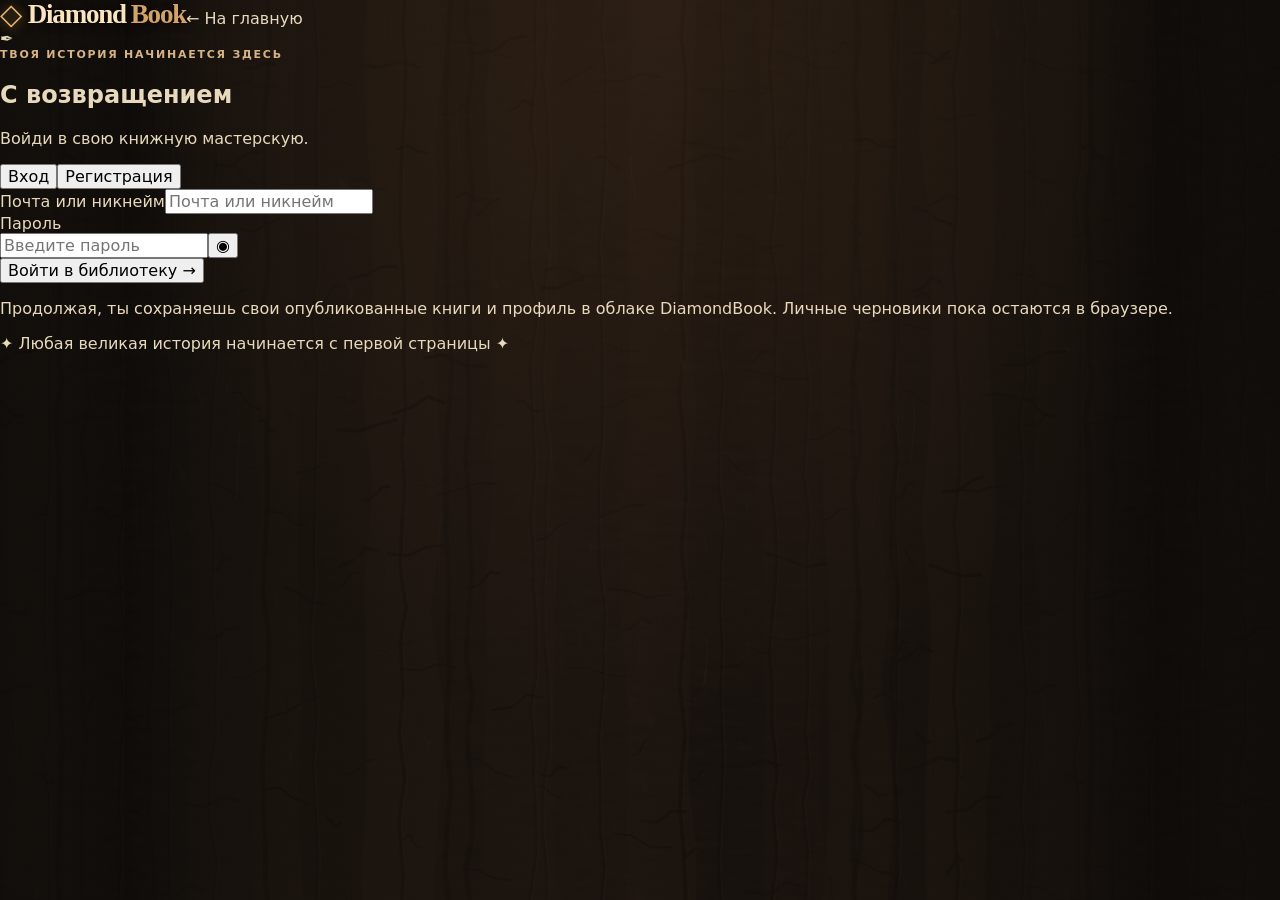
==== auth.html @ cbca7886 "Add dedicated cinematic community catalog, account and author profile pages" ====
<!doctype html><html lang="ru"><head><meta charset="utf-8"><meta name="viewport" content="width=device-width,initial-scale=1"><meta name="theme-color" content="#170f0a"><title>Войти и зарегистрироваться — DiamondBook</title>
<link rel="stylesheet" href="css/main.css"><link rel="stylesheet" href="css/wood-realism.css"><link rel="stylesheet" href="css/cinematic-ui.css"><link rel="stylesheet" href="css/cinematic-pages.css">
</head><body class="auth-screen"><header class="auth-topbar"><a class="brand" href="index.html"><span class="brand-gem">◇</span> Diamond<span>Book</span></a><a href="index.html" class="auth-back">← На главную</a></header>
<main class="auth-stage"><section class="auth-card" aria-labelledby="authTitle">
<div class="auth-mark">✒</div><p class="eyebrow">ТВОЯ ИСТОРИЯ НАЧИНАЕТСЯ ЗДЕСЬ</p>
<h1 id="authTitle">С возвращением</h1><p class="auth-intro">Войди в свою книжную мастерскую.</p>
<div class="auth-tabs" role="tablist" aria-label="Вход или регистрация"><button type="button" id="authLoginTab" class="active" role="tab" aria-selected="true">Вход</button><button type="button" id="authRegisterTab" role="tab" aria-selected="false">Регистрация</button></div>
<form id="authForm" class="auth-fields">
<div id="authNameWrap" class="auth-field" hidden><label for="authDisplayName">Имя автора</label><input id="authDisplayName" type="text" maxlength="48" autocomplete="nickname" placeholder="Как к тебе обращаться?"></div>
<div id="authHandleWrap" class="auth-field" hidden><label for="authHandle">Никнейм</label><input id="authHandle" type="text" maxlength="24" placeholder="writer_2026" autocomplete="username" autocapitalize="none"></div>
<div class="auth-field"><label id="authIdentityLabel" for="authIdentity">Почта или никнейм</label><input id="authIdentity" type="text" required placeholder="Почта или никнейм" autocomplete="username"></div>
<div id="authRoleWrap" class="auth-field" hidden><label for="authRole">Твоя роль</label><select id="authRole"><option value="writer">Писатель</option><option value="reader">Читатель</option><option value="editor">Редактор</option><option value="illustrator">Иллюстратор</option><option value="assistant">Помощник автора</option></select></div>
<div class="auth-field"><label for="authPassword">Пароль</label><div class="auth-password-box"><input id="authPassword" type="password" required autocomplete="current-password" placeholder="Введите пароль"><button type="button" id="authShowPassword" aria-label="Показать пароль">◉</button></div></div>
<p class="auth-hint" id="authHint" hidden>Минимум 10 символов. Восстановление пароля пока не подключено.</p>
<button class="auth-submit" id="authSubmit" type="submit">Войти в библиотеку <span>→</span></button>
<p id="authStatus" class="auth-status" role="status" aria-live="polite"></p>
</form><p class="auth-note">Продолжая, ты сохраняешь свои опубликованные книги и профиль в облаке DiamondBook. Личные черновики пока остаются в браузере.</p>
</section><div class="auth-stage-footer">✦ Любая великая история начинается с первой страницы ✦</div>
</main><script src="js/auth-profile.js"></script></body></html>
---- css/main.css ----
:root {
  --bg: #0e1014;
  --surface: #151820;
  --surface-2: #1b1e27;
  --surface-3: #222631;
  --text: #f1f0eb;
  --muted: #989ba5;
  --line: rgba(255,255,255,.08);
  --accent: #d7b486;
  --accent-strong: #e6c79c;
  --shadow: 0 20px 70px rgba(0,0,0,.28);
  --radius: 18px;
  --ease: cubic-bezier(.22,.8,.2,1);
}

* { box-sizing: border-box; }
html { scroll-behavior: smooth; }
body {
  margin: 0;
  background: var(--bg);
  color: var(--text);
  font-family: Inter, ui-sans-serif, system-ui, -apple-system, BlinkMacSystemFont, "Segoe UI", sans-serif;
}
button, input { font: inherit; }
button, a { -webkit-tap-highlight-color: transparent; }
button { cursor: pointer; }
a { color: inherit; text-decoration: none; }

.app-shell { min-height: 100vh; }
.topbar {
  height: 76px;
  padding: 0 5vw;
  display: flex;
  align-items: center;
  justify-content: space-between;
  border-bottom: 1px solid var(--line);
  background: rgba(14,16,20,.82);
  backdrop-filter: blur(18px);
  position: sticky;
  top: 0;
  z-index: 20;
}
.brand { font-weight: 800; letter-spacing: -.04em; font-size: 20px; }
.brand span { color: var(--accent); }
.top-actions, .editor-actions { display: flex; align-items: center; gap: 10px; }

.primary-button, .ghost-button, .hero-create, .icon-button, .tool-button {
  border: 0;
  border-radius: 12px;
  transition: transform .25s var(--ease), background .25s var(--ease), opacity .25s var(--ease);
}
.primary-button {
  background: var(--accent);
  color: #17120c;
  padding: 12px 18px;
  font-weight: 750;
}
.primary-button:hover, .hero-create:hover { transform: translateY(-2px); background: var(--accent-strong); }
.ghost-button {
  background: var(--surface);
  color: var(--text);
  border: 1px solid var(--line);
  padding: 11px 15px;
}
.ghost-button:hover { background: var(--surface-2); }
.link-button { display: inline-flex; align-items: center; justify-content: center; }
.icon-button {
  width: 40px; height: 40px;
  background: var(--surface);
  color: var(--text);
  border: 1px solid var(--line);
}
.icon-button:hover, .tool-button:hover { background: var(--surface-3); }
.icon-button.small { width: 34px; height: 34px; }
.eyebrow {
  color: var(--accent);
  text-transform: uppercase;
  letter-spacing: .16em;
  font-size: 11px;
  font-weight: 800;
  margin: 0 0 12px;
}
.hero em, .create-heading em { color: var(--accent); font-style: normal; }
.hero h1, .create-heading h1 {
  margin: 0;
  font-family: Georgia, "Times New Roman", serif;
  font-weight: 400;
  letter-spacing: -.045em;
  line-height: .98;
}
.hero h1 { font-size: clamp(48px, 7vw, 92px); }
.hero-text { max-width: 600px; color: var(--muted); font-size: 17px; line-height: 1.7; margin-top: 26px; }

.library-page { max-width: 1400px; margin: auto; padding: 0 5vw 80px; }
.hero {
  min-height: 510px;
  display: flex; align-items: center; justify-content: space-between;
  gap: 40px;
  padding: 80px 0;
}
.hero-create {
  min-width: 190px; min-height: 190px;
  border: 1px solid rgba(215,180,134,.28);
  background: rgba(215,180,134,.07);
  color: var(--accent-strong);
  font-weight: 750;
  display: flex; flex-direction: column; gap: 12px;
  align-items: center; justify-content: center;
}
.hero-create span { font-size: 34px; font-weight: 300; }
.library-section { padding-top: 20px; }
.section-heading { display: flex; justify-content: space-between; align-items: end; margin-bottom: 22px; }
.section-heading h2 { margin: 0; font-size: 26px; }
.section-heading p { color: var(--muted); margin: 5px 0 0; font-size: 13px; }
.books-grid { display: grid; grid-template-columns: repeat(auto-fill, minmax(230px, 1fr)); gap: 18px; }
.book-card {
  min-height: 280px; padding: 22px;
  background: linear-gradient(145deg, var(--surface-2), var(--surface));
  border: 1px solid var(--line);
  border-radius: var(--radius);
  display: flex; flex-direction: column; justify-content: space-between;
  box-shadow: var(--shadow);
  transition: transform .35s var(--ease), border-color .35s var(--ease);
  animation: cardIn .5s var(--ease) both;
}
.book-card:hover { transform: translateY(-5px); border-color: rgba(215,180,134,.25); }
.book-cover {
  width: 100%; height: 130px; border-radius: 12px;
  background: radial-gradient(circle at 70% 25%, rgba(215,180,134,.28), transparent 35%), #101218;
  display: flex; align-items: end; padding: 15px;
}
.book-cover-title { font-family: Georgia, serif; font-size: 21px; }
.book-meta { color: var(--muted); font-size: 12px; margin-top: 8px; }
.book-card-bottom { display: flex; align-items: center; justify-content: space-between; gap: 8px; }
.book-open { color: var(--accent); font-weight: 700; font-size: 13px; }
.delete-book { color: var(--muted); background: none; border: 0; font-size: 12px; }
.delete-book:hover { color: #e88; }
.empty-state {
  padding: 80px 20px; text-align: center;
  border: 1px dashed var(--line); border-radius: var(--radius);
  color: var(--muted);
}
.empty-state h3 { color: var(--text); margin-bottom: 8px; }
.empty-icon { color: var(--accent); font-size: 30px; }
.hidden { display: none !important; }

.modal-backdrop {
  position: fixed; inset: 0; background: rgba(0,0,0,.68);
  backdrop-filter: blur(10px); z-index: 100;
  display: flex; align-items: center; justify-content: center; padding: 20px;
  animation: fadeIn .25s ease;
}
.modal {
  position: relative; width: min(560px, 100%);
  background: var(--surface); border: 1px solid var(--line);
  border-radius: 22px; padding: 30px; box-shadow: var(--shadow);
  animation: modalIn .35s var(--ease);
}
.modal h2 { font-family: Georgia, serif; font-size: 34px; margin: 0 0 10px; }
.modal p:not(.eyebrow) { color: var(--muted); line-height: 1.6; }
.modal-close {
  position: absolute; top: 18px; right: 18px; border: 0;
  background: var(--surface-2); color: var(--text); width: 34px; height: 34px; border-radius: 50%;
}
.export-options { display: grid; gap: 10px; margin-top: 25px; }
.export-option {
  text-align: left; padding: 15px 16px; border-radius: 13px;
  border: 1px solid var(--line); background: var(--surface-2); color: var(--text);
  display: flex; flex-direction: column; gap: 4px;
  transition: background .2s, transform .2s;
}
.export-option:hover { background: var(--surface-3); transform: translateX(3px); }
.export-option span { color: var(--muted); font-size: 12px; }

@keyframes fadeIn { from { opacity: 0; } to { opacity: 1; } }
@keyframes modalIn { from { opacity: 0; transform: translateY(15px) scale(.98); } to { opacity: 1; transform: none; } }
@keyframes cardIn { from { opacity: 0; transform: translateY(12px); } to { opacity: 1; transform: none; } }

@media (max-width: 700px) {
  .topbar { padding: 0 18px; }
  .hero { min-height: auto; padding: 70px 0; flex-direction: column; align-items: flex-start; }
  .hero-create { width: 100%; min-height: 100px; flex-direction: row; }
  .library-page { padding: 0 18px 50px; }
  .top-actions .ghost-button { display: none; }
}


/* Book-shelf layout inspired by calm ebook libraries */
.hero { min-height: 300px; padding: 42px 0 34px; }
.hero h1 { font-size: clamp(42px, 6vw, 74px); }
.hero-create { min-width: 150px; min-height: 150px; border-radius: 50%; }
.books-grid { grid-template-columns: repeat(auto-fill, minmax(170px, 1fr)); gap: 26px 22px; align-items: start; }
.book-card { min-height: 0; padding: 12px; gap: 12px; background: linear-gradient(145deg, #1b1b1a, #111214); border-radius: 13px; }
.book-card-main { min-width: 0; }
.book-cover { width: 100%; max-width: 230px; height: auto; aspect-ratio: 2 / 3; margin: 0 auto; padding: 18px 14px; border-radius: 5px 12px 12px 5px; position: relative; overflow: hidden; background: radial-gradient(circle at 72% 18%, rgba(215,180,134,.28), transparent 35%), linear-gradient(135deg, #373026, #141416 80%); box-shadow: inset 6px 0 9px rgba(0,0,0,.22), 0 9px 18px rgba(0,0,0,.3); }
.book-cover::before { content: ""; position: absolute; z-index: 1; top: 0; bottom: 0; left: 6px; width: 1px; background: rgba(255,255,255,.15); box-shadow: 2px 0 rgba(0,0,0,.15); pointer-events: none; }
.book-cover-title { position: relative; z-index: 2; font-size: clamp(17px, 1.8vw, 22px); line-height: 1.18; text-wrap: pretty; text-shadow: 0 2px 10px rgba(0,0,0,.45); overflow-wrap: anywhere; }
.book-meta { padding: 0 3px; line-height: 1.45; min-height: 34px; }
.book-card-bottom { display: flex; flex-wrap: wrap; align-items: center; justify-content: space-between; gap: 8px; }
.book-open, .edit-cover, .delete-book { font: 600 12px/1.2 system-ui; border: 1px solid rgba(255,255,255,.1); border-radius: 8px; padding: 8px 9px; cursor: pointer; background: #202127; color: var(--text); }
.book-open { color: var(--accent-strong); }
.edit-cover:hover { border-color: rgba(215,180,134,.65); }
.delete-book { color: #b7ac9c; }
.delete-book:hover { color: #f2a5a5; }
@media (max-width: 700px) { .books-grid { grid-template-columns: repeat(auto-fill, minmax(145px,1fr)); gap: 16px 12px; } .book-card { padding: 9px; } .book-card-bottom { gap: 5px; } .book-open,.edit-cover,.delete-book { padding: 7px; font-size: 11px; } }


/* Woodland library: oak backdrop and book rows on timber shelves */
body { background:#10130f; }
.app-shell { position:relative; isolation:isolate; overflow:hidden; }
.topbar {
  background:linear-gradient(90deg,rgba(13,19,14,.96),rgba(29,25,18,.86));
  border-bottom-color:rgba(201,169,111,.2);
}
.brand span { color:#d5b27d; }
.library-page { position:relative; z-index:1; max-width:1500px; }
.hero {
  min-height:280px; padding:46px 0 30px;
  background:linear-gradient(90deg,rgba(13,19,14,.72),rgba(13,19,14,.22) 72%,transparent);
}
.hero h1 { font-size:clamp(42px,5.5vw,70px); text-shadow:0 3px 28px #080b08; }
.hero-text { color:#b8b9a8; }
.hero-create {
  min-width:138px; min-height:138px; border-radius:50%;
  border:1px solid rgba(220,187,133,.45);
  background:radial-gradient(circle at 35% 25%,rgba(209,175,118,.23),rgba(67,48,27,.68));
  color:#e8d6b6; box-shadow:0 12px 34px #0005;
}
.library-section { padding-top:18px; }
.section-heading h2 { font-family:Georgia,"Times New Roman",serif;font-weight:400;font-size:32px;color:#e3d4b6; }
.section-heading p { color:#a7a28e; }
.books-grid { display:flex; flex-direction:column; gap:34px; }
.bookshelf-row {
  position:relative; padding:0 18px 20px;
  background:linear-gradient(180deg,rgba(12,15,11,.04),rgba(8,10,7,.24));
  border-radius:8px 8px 2px 2px;
}
.bookshelf-books {
  display:grid; grid-template-columns:repeat(5,minmax(0,1fr));
  align-items:end; gap:clamp(10px,2vw,28px);
  position:relative; z-index:1; padding:0 8px;
}
.book-card {
  min-width:0; min-height:0; padding:0 4px 4px;
  border:0; border-radius:0; background:transparent; box-shadow:none;
  display:flex; flex-direction:column; justify-content:flex-end; gap:0;
  animation:cardIn .45s var(--ease) both;
}
.book-card:hover { transform:translateY(-5px); border-color:transparent; }
.book-card-main { display:flex; flex-direction:column; gap:8px; min-width:0; }
.book-cover {
  width:100%; max-width:178px; height:clamp(170px,20vw,242px); aspect-ratio:auto;
  margin:0 auto; padding:18px 13px 15px;
  border-radius:3px 9px 9px 3px; position:relative; overflow:hidden;
  display:flex; flex-direction:column; justify-content:space-between; align-items:stretch;
  background:
    linear-gradient(90deg,rgba(0,0,0,.42),transparent 10%,rgba(255,255,255,.04) 13%,transparent 20%),
    radial-gradient(circle at 72% 18%,rgba(215,180,134,.32),transparent 34%),
    linear-gradient(135deg,#625138,#252a1d 60%,#171b14);
  border:1px solid rgba(234,213,170,.25);
  box-shadow:inset 7px 0 10px rgba(0,0,0,.3),inset -2px 0 2px rgba(255,255,255,.09),0 12px 18px rgba(0,0,0,.35);
  text-align:left;
  transition:filter .25s,box-shadow .25s;
}
.book-cover::before {
  content:""; position:absolute; inset:8px 7px 8px 13px;
  border:1px solid rgba(230,202,148,.22); border-radius:1px 5px 5px 1px; pointer-events:none;
}
.book-cover::after {
  content:""; position:absolute; left:7px; top:0; bottom:0; width:2px;
  background:linear-gradient(90deg,#100f0b99,#ddc39360,#100f0b44); pointer-events:none;
}
.book-card:hover .book-cover { filter:brightness(1.08); box-shadow:inset 7px 0 10px #0005,0 18px 29px #0007; }
.book-open-cover { text-decoration:none; }
.book-cover-title { position:relative; z-index:2; font:400 clamp(16px,1.45vw,21px)/1.18 Georgia,serif; color:#f0e3c8; text-shadow:0 2px 10px #0009; overflow-wrap:anywhere; }
.book-cover-author { position:relative; z-index:2; font:10px/1.3 system-ui,sans-serif; letter-spacing:.12em; text-transform:uppercase;color:#e2d2b1;overflow-wrap:anywhere; }
.book-meta { color:#bab29f;font-size:11px;line-height:1.45;margin:0 2px;min-height:0; }
.book-meta span { color:#8f927f; }
.book-card-bottom { display:flex;justify-content:center;align-items:center;gap:5px;flex-wrap:wrap;margin:8px 0 0; }
.book-open,.edit-cover,.delete-book {
  border:1px solid rgba(223,196,151,.19);border-radius:5px;
  background:rgba(18,23,16,.86);color:#ddc79f;
  padding:6px 8px;font:600 10px/1.2 system-ui,sans-serif;text-decoration:none;
}
.book-open:hover,.edit-cover:hover { background:#333b29;border-color:#c3a16d; }
.delete-book { color:#b8aa97;font-size:14px;padding:4px 8px; }
.shelf-board {
  height:20px; margin:3px -17px 0; position:relative; z-index:2;
  background:
    linear-gradient(180deg,rgba(244,202,135,.16),transparent 20%,rgba(0,0,0,.28) 95%),
    repeating-linear-gradient(3deg,transparent 0 12px,rgba(43,25,12,.21) 13px 15px,rgba(244,199,133,.06) 17px 18px),
    linear-gradient(90deg,#3f2a18,#82572f 12%,#624021 44%,#8a5d31 67%,#402818);
  border-top:2px solid #aa7b48; border-bottom:4px solid #2c1b10;
  border-radius:2px; box-shadow:0 13px 20px rgba(0,0,0,.43),inset 0 2px 3px #dfae7045;
}
.empty-state { background:rgba(14,18,12,.62); border-color:rgba(207,176,121,.25); color:#b8b29f; }
.empty-state h3 { color:#e7dbc3; }
@media(max-width:900px) {
  .bookshelf-books { grid-template-columns:repeat(3,minmax(0,1fr)); }
  }
@media(max-width:720px) {
  .bookshelf-row { padding:0 8px 17px; }
  .bookshelf-books { grid-template-columns:repeat(2,minmax(0,1fr)); gap:12px; padding:0 4px; }
  .book-cover { height:clamp(170px,58vw,230px); max-width:170px; }
  .book-cover-title { font-size:17px; }
  .hero { background:linear-gradient(90deg,rgba(13,19,14,.8),rgba(13,19,14,.42)); }
    .shelf-board { margin-left:-8px; margin-right:-8px; }
}


/* All pages use a dark, plate-like oak bark backdrop — no tree illustration */
body {
  background-color:#1c150e;
  background-image:
    linear-gradient(180deg,rgba(9,11,8,.62),rgba(10,10,8,.49) 46%,rgba(7,8,6,.72)),
    url("../assets/oak-bark.svg");
  background-position:center,center;
  background-size:cover, max(1080px, 100vw) auto;
  background-repeat:no-repeat,repeat;
  background-attachment:fixed,fixed;
}
.topbar,.editor-topbar {
  background-image:
    linear-gradient(90deg,rgba(18,21,14,.89),rgba(35,26,16,.91)),
    url("../assets/oak-bark.svg");
  background-size:cover,640px 540px;
  background-position:center,center;
  border-bottom-color:rgba(207,169,111,.3);
  box-shadow:0 5px 22px rgba(0,0,0,.22);
}
.app-shell { background:transparent; }
.create-container,.structure-card {
  background-image:linear-gradient(145deg,rgba(28,24,17,.92),rgba(17,18,14,.93)),url("../assets/oak-bark.svg");
  background-size:cover,900px auto;
  border-color:rgba(202,162,103,.26);
}
.sidebar {
  background-image:linear-gradient(180deg,rgba(17,20,14,.92),rgba(27,21,14,.95)),url("../assets/oak-bark.svg")!important;
  background-size:cover,650px auto;
  border-right-color:rgba(208,171,116,.22);
}
.shelf-board {
  background-image:
    linear-gradient(180deg,rgba(255,218,159,.05),rgba(39,22,10,.15)),
    url("../assets/oak-board.svg");
  background-size:cover,100% 100%;
}
@media(prefers-reduced-motion:reduce) {
  *,*::before,*::after { scroll-behavior:auto!important; animation-duration:.01ms!important; transition-duration:.01ms!important; }
}


/* Book pick-up animation */
.book-card.book-opening .book-cover { animation:bookCoverPick .3s cubic-bezier(.2,.8,.2,1) forwards; }
.library-book-opening .book-card:not(.book-opening) { opacity:.22; filter:blur(1px); transition:opacity .24s,filter .24s; }
.library-book-opening .bookshelf-row { transition:opacity .24s; }
@keyframes bookCoverPick {
  0% { transform:perspective(700px) rotateY(0) translateY(0) scale(1); opacity:1; }
  55% { transform:perspective(700px) rotateY(-12deg) translateY(-7px) scale(1.025); opacity:1; }
  100% { transform:perspective(700px) rotateY(17deg) translateY(18px) scale(.78); opacity:.25; }
}


/* Keep the oak bark visible; no large green promo rectangle above the shelves */
.hero.hero-shelf-actions {
  min-height:82px;padding:16px 0 8px;justify-content:flex-end;
  background:transparent!important;background-image:none!important;box-shadow:none;
}
.hero.hero-shelf-actions::before,.hero.hero-shelf-actions::after {display:none!important;}
.library-section {padding-top:10px;}
.book-cover.texture-0:not(.cover-custom) {
  background-image:radial-gradient(ellipse at 72% 20%,#c49a6040,transparent 40%),repeating-linear-gradient(4deg,transparent 0 11px,#e6c18c0b 12px,#1c100a2c 14px),linear-gradient(130deg,#665034,#33271b 50%,#1a1712);
}
.book-cover.texture-1:not(.cover-custom) {
  background-image:repeating-linear-gradient(92deg,#f1d8a20b 0 1px,#100d0818 2px 4px,transparent 5px 9px),linear-gradient(135deg,#273e32,#15241c 55%,#101812);
}
.book-cover.texture-2:not(.cover-custom) {
  background-image:repeating-linear-gradient(45deg,#e0c39210 0 1px,transparent 1px 5px),repeating-linear-gradient(-45deg,#07080522 0 1px,transparent 1px 5px),linear-gradient(140deg,#6a3330,#3a1c20 60%,#201214);
}
.book-cover.texture-3:not(.cover-custom) {
  background-image:radial-gradient(ellipse at 20% 30%,#e4bc8647,transparent 31%),radial-gradient(ellipse at 80% 66%,#10131e88,transparent 40%),linear-gradient(145deg,#4c5267,#242638 60%,#171722);
}
.book-cover.texture-4:not(.cover-custom) {
  background-image:repeating-linear-gradient(0deg,#fff4d109 0 2px,transparent 3px 7px),linear-gradient(135deg,#91794f,#59472f 60%,#382b1d);
}
.book-cover.texture-5:not(.cover-custom) {
  background-image:repeating-linear-gradient(88deg,#d5b38c0c 0 2px,#08070428 3px 5px,transparent 6px 12px),linear-gradient(145deg,#45403a,#24211f 65%,#131312);
}
.book-cover.texture-6:not(.cover-custom) {
  background-image:repeating-linear-gradient(25deg,#f2d4a00b 0 1px,transparent 1px 8px),repeating-linear-gradient(155deg,#08060420 0 1px,transparent 2px 9px),linear-gradient(135deg,#75604c,#3c2f25 60%,#1e1914);
}
.book-cover.texture-7:not(.cover-custom) {
  background-image:radial-gradient(ellipse at 45% 20%,#e9d0a538,transparent 50%),repeating-linear-gradient(0deg,#22180e11 0 1px,transparent 2px 5px),linear-gradient(135deg,#8c7147,#59442c 64%,#332416);
}
.book-cover.cover-custom::before {background:linear-gradient(90deg,#100c0750,transparent 35%,#d6b77a12);inset:0;border:0;border-radius:inherit;}
.book-cover.cover-custom::after {width:5px;background:linear-gradient(90deg,#120e09a8,#f2d8a333,#100b0766);}
.book-card.book-opening .book-cover {animation:bookCoverPick .36s cubic-bezier(.18,.78,.18,1) forwards;}
@keyframes bookCoverPick {
  0% {transform:perspective(900px) scale(1) rotateY(0);filter:brightness(1);}
  55% {transform:perspective(900px) scale(1.09) rotateY(-5deg) translateY(-10px);filter:brightness(1.12);}
  100% {transform:perspective(900px) scale(1.24) rotateY(-9deg) translateY(5px);filter:brightness(.95);}
}


/* Give cover scans a paper/cloth grain without hiding the artwork */
.book-cover.cover-custom::before {
  inset:0;border:0;border-radius:inherit;
  background:
    repeating-linear-gradient(0deg,rgba(255,235,191,.035) 0 1px,transparent 1px 4px),
    repeating-linear-gradient(90deg,rgba(12,8,4,.035) 0 1px,transparent 1px 6px),
    linear-gradient(90deg,rgba(5,4,2,.24),transparent 14%,transparent 90%,rgba(255,230,183,.05));
  pointer-events:none;
}
.book-cover.cover-custom::after {
  left:0;top:0;bottom:0;width:5px;
  background:linear-gradient(90deg,rgba(9,6,3,.72),rgba(226,192,131,.35),rgba(6,4,2,.38));
  pointer-events:none;
}
.book-cover.book-open-cover {cursor:pointer;transform-origin:center center;}
.book-card.book-opening .book-cover {animation:bookCoverPick .38s cubic-bezier(.2,.8,.18,1) forwards;}
@keyframes bookCoverPick {
  0% {transform:scale(1);box-shadow:inset 7px 0 10px rgba(0,0,0,.3),0 12px 18px rgba(0,0,0,.35);}
  60% {transform:scale(1.12);box-shadow:inset 7px 0 10px rgba(0,0,0,.3),0 25px 40px rgba(0,0,0,.5);}
  100% {transform:scale(1.38);box-shadow:inset 7px 0 10px rgba(0,0,0,.3),0 36px 65px rgba(0,0,0,.6);}
}
---- css/wood-realism.css ----
/* DiamondBook / natural oak finish.
   Bark and board are repeatable SVG materials, sized with their native 1536:2048 and 1200:240 ratios.
   Rules are intentionally last in the cascade to stabilize the older iterations. */
:root {
  --oak-ink:#f4e6ce;
  --oak-gold:#ddb27a;
  --oak-muted:#b9a48a;
  --oak-shadow:rgba(9,7,5,.64);
  --shelf-columns:4;
  --shelf-gap:clamp(13px,2.3vw,30px);
  --shelf-pad:clamp(8px,1.3vw,18px);
}
html {overflow-x:clip;}
body {
  min-height:100vh;
  color:#efe1ca;
  background-color:#221b15;
  background-image:
    radial-gradient(ellipse 110% 70% at 46% 2%,rgba(109,75,40,.04),rgba(5,5,4,.52) 90%),
    linear-gradient(90deg,rgba(12,10,8,.57),rgba(14,11,8,.34) 48%,rgba(7,7,6,.65)),
    url("../assets/oak-bark.svg");
  background-size:100% 100%,100% 100%,clamp(680px,100vw,1536px) auto;
  background-position:center center,center center,center top;
  background-repeat:no-repeat,no-repeat,repeat;
  background-attachment:fixed,fixed,fixed;
}
.app-shell {background:transparent;}
.topbar,.editor-page .editor-topbar {
  border-bottom:1px solid rgba(224,177,114,.42)!important;
  background-image:
    linear-gradient(180deg,rgba(21,14,9,.84),rgba(24,16,11,.91)),
    url("../assets/oak-board.svg")!important;
  background-position:center,center 47%!important;
  background-size:100% 100%,600px 120px!important;
  background-repeat:no-repeat,repeat-x!important;
  box-shadow:inset 0 -2px 0 rgba(8,7,6,.42),0 10px 27px rgba(0,0,0,.29)!important;
}
.library-screen .library-heading h1,
.create-screen .create-heading h1 {text-shadow:0 3px 18px rgba(0,0,0,.36);}
.library-screen .library-section {background:transparent!important;}
.library-screen .library-tools {position:relative;z-index:6;}
.library-screen .books-grid {
  display:flex!important;
  flex-direction:column;
  gap:clamp(22px,3.7vw,51px);
  max-width:1380px;
  margin:0 auto;
  overflow:visible;
}
.library-screen .bookshelf-row {
  --shelf-columns:4;
  --shelf-gap:clamp(13px,2.3vw,30px);
  position:relative;
  width:100%;
  min-width:0;
  box-sizing:border-box;
  padding:0 clamp(10px,1.6vw,21px)!important;
  margin:0;
  isolation:isolate;
  background:transparent!important;
  border:0!important;
  box-shadow:none!important;
}
.library-screen .bookshelf-books,
.library-screen .shelf-details {
  box-sizing:border-box;
  display:grid!important;
  grid-template-columns:repeat(var(--shelf-columns),minmax(0,1fr))!important;
  align-items:end;
  gap:var(--shelf-gap)!important;
  padding-left:var(--shelf-pad)!important;
  padding-right:var(--shelf-pad)!important;
  width:100%;
  max-width:100%;
  margin:0;
  justify-content:center;
}
.library-screen .bookshelf-books {
  min-height:clamp(330px,28vw,371px);
  padding-top:9px;
  position:relative;
  z-index:2;
}
.library-screen .bookshelf-books::before {
  content:"";
  position:absolute;
  pointer-events:none;
  bottom:0;
  left:4%;right:4%;
  height:22px;
  z-index:-1;
  background:linear-gradient(180deg,transparent,rgba(0,0,0,.17));
}
.library-screen .book-card {
  box-sizing:border-box;
  min-width:0;
  width:100%;
  height:auto;
  align-self:end;
  margin:0!important;
  padding:0!important;
  display:flex!important;
  align-items:center;
  justify-content:flex-end;
  flex-direction:column;
  background:none!important;
  box-shadow:none!important;
}
.library-screen .book-card-main {
  width:100%;
  min-width:0;
  display:flex;
  align-items:center;
  justify-content:flex-end;
  flex-direction:column;
}
.library-screen .book-cover {
  box-sizing:border-box!important;
  flex:0 0 auto;
  position:relative;
  width:min(100%,224px)!important;
  max-width:224px!important;
  min-width:0!important;
  height:auto!important;
  min-height:0!important;
  aspect-ratio:2/3!important;
  margin:0 auto!important;
  padding:0!important;
  border:1px solid rgba(221,192,149,.36);
  border-radius:3px 10px 5px 3px!important;
  box-shadow:
    inset 9px 0 11px rgba(10,8,6,.44),
    inset 2px 0 rgba(255,249,228,.12),
    inset -2px 0 rgba(2,2,2,.3),
    3px 5px 1px rgba(7,6,5,.65),
    0 13px 21px rgba(0,0,0,.56)!important;
  transform-origin:bottom center;
  backface-visibility:hidden;
}
.library-screen .book-cover::after {
  content:"";
  position:absolute;
  pointer-events:none;
  top:0;bottom:0;left:5px;
  width:5px;
  background:linear-gradient(90deg,rgba(0,0,0,.52),rgba(213,183,143,.17),rgba(0,0,0,.15));
}
.library-screen .book-card:not(.book-opening):hover .book-cover {
  box-shadow:
    inset 9px 0 11px rgba(10,8,6,.44),
    4px 6px 1px rgba(6,5,4,.62),
    0 23px 29px rgba(0,0,0,.65)!important;
  transform:translateY(-5px) scale(1.02);
}
.library-screen .shelf-board {
  box-sizing:border-box!important;
  position:relative;
  width:calc(100% + 20px)!important;
  height:34px!important;
  margin:-1px -10px 0!important;
  border-top:2px solid #c69a65!important;
  border-left:2px solid #744823!important;
  border-right:2px solid #724a2b!important;
  border-bottom:6px solid #3d2817!important;
  border-radius:3px 3px 5px 5px!important;
  z-index:3;
  background-color:#855b35!important;
  background-image:
    linear-gradient(180deg,rgba(252,220,167,.34),transparent 25%,rgba(51,26,11,.1) 50%,rgba(15,9,5,.44)),
    url("../assets/oak-board.svg")!important;
  background-repeat:no-repeat,repeat-x!important;
  background-size:100% 100%,540px 108px!important;
  background-position:center,0 49%!important;
  box-shadow:
    inset 0 2px rgba(248,210,150,.33),
    inset 0 -4px 6px rgba(33,18,10,.42),
    0 5px 1px rgba(27,16,10,.94),
    0 13px 19px rgba(0,0,0,.53),
    0 24px 37px rgba(0,0,0,.29)!important;
}
.library-screen .shelf-board::before {
  content:"";
  position:absolute;
  left:2px;right:2px;top:-6px;height:7px;
  background:linear-gradient(180deg,rgba(252,215,156,.62),rgba(163,107,55,.75),rgba(54,31,15,.27));
  border-radius:2px 2px 0 0;
  pointer-events:none;
}
.library-screen .shelf-board::after {
  content:"";
  position:absolute;
  bottom:-9px;left:4px;right:4px;
  height:7px;
  background:linear-gradient(180deg,#4e321c,#24140b);
  box-shadow:0 5px 9px rgba(0,0,0,.37);
  pointer-events:none;
}
.library-screen .bookshelf-row:nth-child(2n) .shelf-board {
  background-position:center,190px 58%!important;
}
.library-screen .bookshelf-row:nth-child(3n) .shelf-board {
  background-position:center,330px 43%!important;
}
.library-screen .shelf-details {
  align-items:start;
  position:relative;
  padding-top:18px!important;
  z-index:4;
}
.library-screen .shelf-book-details {
  box-sizing:border-box;
  min-width:0;
  width:100%;
  text-align:center;
}
.library-screen .shelf-book-details .book-meta {
  min-height:39px;
  line-height:1.55;
  color:#e4d4b9;
  font-size:12px;
  text-shadow:0 1px 6px rgba(0,0,0,.9);
  overflow-wrap:anywhere;
}
.library-screen .shelf-book-details .book-card-bottom {
  width:100%;
  max-width:224px;
  justify-content:center;
  margin:7px auto 0!important;
  gap:7px;
}
.library-screen .book-open,.library-screen .book-menu-trigger {
  border:1px solid rgba(218,174,117,.36);
  box-shadow:inset 0 1px rgba(255,246,214,.06),0 4px 12px rgba(0,0,0,.2);
}
/* Bark is visible but writing surfaces remain clean and readable. */
.create-screen .create-main {
  background-image:
    linear-gradient(145deg,rgba(38,28,21,.96),rgba(20,20,16,.98)),
    url("../assets/oak-bark.svg")!important;
  background-repeat:no-repeat,repeat!important;
  background-size:100% 100%,760px auto!important;
  border-color:rgba(220,178,120,.37);
  box-shadow:0 22px 65px rgba(3,4,3,.56),inset 0 1px rgba(251,224,184,.045);
}
.create-screen .create-preview-column {min-width:0;}
.create-screen .create-book-preview {
  border:1px solid rgba(226,184,123,.46);
  box-shadow:inset 12px 0 15px rgba(0,0,0,.5),14px 23px 30px rgba(0,0,0,.66);
}
.editor-page .sidebar {
  background-image:
    linear-gradient(165deg,rgba(40,30,21,.95),rgba(21,21,17,.95)),
    url("../assets/oak-bark.svg")!important;
  background-repeat:no-repeat,repeat!important;
  background-size:100% 100%,700px auto!important;
}
.editor-page .writing-area {
  background-image:
    linear-gradient(180deg,rgba(11,9,7,.72),rgba(15,10,8,.69)),
    url("../assets/oak-bark.svg")!important;
  background-size:100% 100%,840px auto!important;
  background-position:center,center top!important;
  background-repeat:no-repeat,repeat!important;
}
.editor-page .editor-toolbar {
  background-image:
    linear-gradient(180deg,rgba(72,49,29,.66),rgba(36,25,16,.78)),
    url("../assets/oak-board.svg")!important;
  background-size:100% 100%,460px 92px!important;
  background-position:center,center 51%!important;
  background-repeat:no-repeat,repeat-x!important;
  box-shadow:inset 0 1px rgba(252,215,171,.13),0 7px 16px rgba(0,0,0,.44);
}
.editor-page .chapter-editor {
  max-width:950px;
  margin-left:auto;
  margin-right:auto;
  box-sizing:border-box;
}
@media(max-width:1120px){
  .library-screen .bookshelf-row {--shelf-columns:3;}
  .library-screen .bookshelf-books {min-height:336px;}
}
@media(max-width:720px){
  body {
    background-attachment:scroll,scroll,scroll!important;
    background-size:100% 100%,100% 100%,780px auto!important;
  }
  .library-screen .bookshelf-row {--shelf-columns:2;--shelf-gap:clamp(9px,3vw,14px);padding:0 5px!important;}
  .library-screen .bookshelf-books {min-height:clamp(230px,73vw,315px);padding-top:7px;}
  .library-screen .book-cover {width:min(100%,192px)!important;max-width:192px!important;}
  .library-screen .shelf-board {
    width:calc(100% + 10px)!important;
    margin:-1px -5px 0!important;
    height:28px!important;
    border-bottom-width:5px!important;
    background-size:100% 100%,360px 72px!important;
  }
  .library-screen .shelf-details {padding-top:15px!important;}
  .library-screen .shelf-book-details .book-meta {min-height:35px;font-size:11px;}
  .library-screen .book-open,.library-screen .book-menu-trigger {min-height:35px;}
  .editor-page .chapter-editor {max-width:calc(100vw - 18px);}
}
@media(max-width:390px){
  .library-screen .bookshelf-books {min-height:238px;}
  .library-screen .shelf-book-details .book-meta {font-size:10.5px;}
  .library-screen .book-open {font-size:10px;}
}
@media(prefers-reduced-motion:reduce) {
  .library-screen .book-cover {transition:none!important;}
}
---- css/cinematic-ui.css ----
/* DiamondBook · The Rainy Library · cinematic interface 2026
   Design language: walnut, rain-soaked oak, gilt leather, warm wax, ivory ink. */
:root{
  --cinema-night:#100d0a;--cinema-walnut:#24180f;--cinema-panel:#211710;
  --cinema-amber:#cb9558;--cinema-gold:#edc38d;--cinema-mist:#b9a58a;
  --cinema-paper:#e9d8b7;--cinema-ink:#33251b;
  --cinema-outline:rgba(219,169,103,.36);--cinema-shadow:0 20px 50px rgba(0,0,0,.54);
}
body{color:#e9d9bc;background-color:#110e0b;scroll-behavior:smooth}
body:not(.reader-page){background-image:
 radial-gradient(ellipse at 52% 0%,rgba(83,56,32,.3),transparent 58%),
 linear-gradient(90deg,#080706dc,#100b09bd,#090706e2),
 url("../assets/oak-bark.svg")!important;
 background-size:cover,cover,1030px auto!important}
a,button,select,input,textarea{transition:background-color .18s,border-color .18s,color .18s,box-shadow .18s}
button{cursor:pointer}button:disabled{cursor:not-allowed}
:focus-visible{outline:2px solid #f1bd76!important;outline-offset:3px}
.brand{display:inline-flex;align-items:center;gap:5px;white-space:nowrap;font:600 clamp(21px,2.2vw,27px)/1 Georgia,"Times New Roman",serif!important;letter-spacing:-.045em;text-shadow:0 1px 10px #000a;color:#fbe5c0!important;text-decoration:none}
.brand span:not(.brand-gem){color:#d4a36a!important}
.brand .brand-gem{color:#e8b574;font:400 29px/1 Georgia,serif;filter:drop-shadow(0 1px 4px #c08939a0);margin-right:2px}
.topbar,.editor-page .editor-topbar,.reader-page .reader-topbar{
  background:linear-gradient(180deg,#1b120cfa,#17120de8),url("../assets/oak-board.svg")!important;
  background-size:100% 100%,480px 96px!important;
  border-bottom:1px solid #b188514c!important;
  box-shadow:0 9px 24px #0007,inset 0 -2px #a875371c!important;
}
.library-screen .topbar{height:70px;padding-inline:clamp(12px,3vw,47px);gap:20px}
.site-navigation{display:flex;align-items:center;justify-content:center;gap:clamp(12px,2.1vw,32px);margin:auto;min-width:0}
.site-navigation a{font:600 12px/1.2 system-ui;color:#d2bd9d;text-decoration:none;white-space:nowrap;padding:12px 4px;border-bottom:2px solid transparent}
.site-navigation a:hover,.site-navigation a.is-current{color:#ffdcad;border-bottom-color:#b78d58}
.library-screen .top-actions{gap:7px;flex:0 0 auto}
.library-screen .top-actions .ghost-button,.library-screen .top-actions .primary-button{border-radius:9px;min-height:40px;padding:10px 14px;font:650 12px system-ui}
.library-screen .top-actions .primary-button{background:linear-gradient(135deg,#e6c18b,#b88748);border:1px solid #f7d49d55;color:#2e1d10}
.library-screen .top-actions .ghost-button{background:linear-gradient(145deg,#302318,#1e1913);border:1px solid #a57b4f57;color:#efd7b1}
.library-screen .top-actions .account-entry{height:40px;max-width:185px;font-size:12px;border-radius:9px}
.library-screen .library-page{width:min(1600px,100%);max-width:none!important;padding:0 clamp(14px,3vw,51px) 100px!important}
.library-screen .library-section{padding-top:0!important}
.cinema-hero{position:relative;isolation:isolate;min-height:clamp(430px,48vw,610px);margin:0 calc(-1*clamp(14px,3vw,51px));overflow:hidden;
  border-bottom:3px solid #624022;
  box-shadow:inset 0 0 0 1px #8b63382e,0 22px 44px #0007;
  background:#241b14 url("../assets/library-atmosphere.svg") center 49%/cover no-repeat;
  display:flex;align-items:center;justify-content:center;
}
.cinema-hero::before{content:"";position:absolute;inset:0;background:
 linear-gradient(90deg,#07060621 0%,#110d0cb3 28%,#130f0cdb 43%,#120e0cda 65%,#0b0a09a8 100%),
 radial-gradient(ellipse at center 40%,transparent 15%,#09080755 83%);
 z-index:-1}
.cinema-hero::after{content:"";position:absolute;z-index:-1;left:0;right:0;bottom:0;height:80px;
 background:linear-gradient(transparent,#140f0ab5 73%,#080705ec)}
.cinema-hero-atmosphere{position:absolute;inset:0;z-index:-1;pointer-events:none}
.hero-flicker{position:absolute;left:3%;top:21%;width:28%;height:67%;opacity:.6;mix-blend-mode:screen;
 background:radial-gradient(ellipse,#f6b95556,transparent 69%);animation:cinemaFlicker 5s infinite alternate}
.hero-window-shine{position:absolute;right:0;top:0;width:32%;height:90%;background:linear-gradient(100deg,transparent,#b9ccdb08 50%,transparent);animation:cinemaRainGlow 9s ease-in-out infinite alternate}
@keyframes cinemaFlicker{0%,16%,20%,49%,53%,100%{opacity:.55}18%,51%{opacity:.75}72%{opacity:.63}}
@keyframes cinemaRainGlow{0%{opacity:.55}100%{opacity:.9}}
.cinema-hero-copy{position:relative;text-align:center;max-width:830px;padding:72px 20px 110px;color:#f5dbb1;filter:drop-shadow(0 3px 16px #000b)}
.cinema-hero-kicker{font:700 11px/1.5 system-ui;letter-spacing:.18em;color:#c4a07b}
.cinema-ornament{color:#d5ab70;padding:0 9px}
.cinema-hero h1{font:500 clamp(55px,6.3vw,106px)/1.05 Georgia,serif;letter-spacing:-.055em;color:#f6e8cc;margin:14px 0 4px}
.cinema-hero h1 span{color:#dfb579}
.cinema-hero-copy>p{font:400 clamp(15px,1.9vw,23px)/1.4 Georgia,serif;color:#d5b990;margin:8px 0 30px}
.cinema-hero-actions{display:grid;grid-template-columns:repeat(3,minmax(0,1fr));gap:15px;width:min(650px,100%);margin:auto}
.hero-tile{position:relative;min-height:147px;box-sizing:border-box;padding:22px 9px 13px;display:flex;flex-direction:column;align-items:center;justify-content:center;gap:8px;
  border:1px solid #c69b6078;border-radius:13px;color:#f6e1bc;text-decoration:none;
  background:linear-gradient(147deg,#554029d9,#211811f0 58%,#160f0ce8),url("../assets/leather-cover.svg");
  background-size:100% 100%,100% auto;box-shadow:inset 0 0 0 2px #291b10bd,inset 0 1px #ffe2b02e,0 12px 24px #000a;
  transition:transform .28s,box-shadow .28s,border-color .28s}
.hero-tile::after{content:"";position:absolute;inset:7px;border:1px solid #d8aa6730;border-radius:8px;pointer-events:none}
.hero-tile:hover,.hero-tile:focus-visible{transform:translateY(-8px);border-color:#e9c68e;box-shadow:inset 0 0 0 2px #49321d,0 21px 30px #000b}
.hero-tile-icon{font:400 38px/1 Georgia,serif;color:#d6ac77}
.hero-tile strong{font:500 clamp(15px,1.7vw,20px) Georgia,serif}
.hero-tile small{font:10px system-ui;color:#a89780}
.cinema-hero-bottom{position:absolute;left:5%;right:5%;bottom:12px;display:flex;align-items:center;justify-content:space-between;color:#ad8b62;
 font:9px/1.2 system-ui;letter-spacing:.15em;opacity:.75}
.cinema-featured{padding:44px 0 55px}
.cinema-section-head{display:flex;align-items:end;justify-content:space-between;gap:15px;margin:0 0 21px}
.cinema-section-head h2{font:400 clamp(30px,3.1vw,44px) Georgia,serif;color:#f1ddbe;margin:3px 0}
.cinema-text-link{color:#dec08d;text-decoration:none;font:600 12px system-ui;border-bottom:1px solid #a0784b74;padding:8px}
.cinema-text-link:hover{color:#fff0cf}
.cinema-featured-grid{display:grid;grid-template-columns:repeat(4,minmax(0,1fr));gap:clamp(12px,2vw,25px);align-items:stretch;min-height:170px}
.cinema-featured-card{display:flex;flex-direction:column;align-items:center;text-align:center;min-width:0;text-decoration:none;color:#f0ddbe;padding:13px 12px 18px;
 background:linear-gradient(145deg,#3d2a1ccf,#171510de);border:1px solid #ab805448;border-radius:11px;box-shadow:0 13px 22px #0005;transition:transform .22s,border-color .22s}
.cinema-featured-card:hover{transform:translateY(-6px);border-color:#d6b17c}
.cinema-featured-cover{display:flex;flex-direction:column;align-items:center;justify-content:center;position:relative;overflow:hidden;width:min(100%,155px);aspect-ratio:2/3;margin:0 auto 12px;
 border-radius:4px 9px 8px 3px;box-shadow:inset 10px 0 10px #0006,0 10px 17px #0007;
 background:linear-gradient(140deg,#604134,#2b1c1a),url("../assets/leather-cover.svg") center/cover}
.cinema-featured-cover::after{content:"";position:absolute;inset:9px;border:1px solid #d7ac6840;pointer-events:none}
.cinema-featured-cover.has-image{background-size:cover;background-position:center}
.cinema-featured-cover strong{z-index:1;padding:12px 13px;color:#f7e2bd;font:400 clamp(15px,1.5vw,19px)/1.15 Georgia,serif;text-shadow:0 2px 10px #000a;overflow-wrap:anywhere}
.cinema-featured-card>strong{font:500 16px/1.3 Georgia,serif;margin-bottom:5px}
.cinema-featured-card>small{font:11px system-ui;color:#ac9a80}
.cinema-featured-empty{grid-column:1/-1;display:flex;align-items:center;justify-content:center;color:#ab9576;background:#1f1711b8;border:1px dashed #9e774a6b;border-radius:12px;padding:40px;text-align:center}
.library-screen #myBooks,.library-screen #community{scroll-margin-top:82px}
.library-screen #myBooks{border-top:1px solid #b78a5748;padding-top:32px!important}
.library-screen #myBooks .library-heading h1{font-size:clamp(34px,4.2vw,58px)}
.library-screen .community-section{margin-top:85px!important}
.library-screen .bookshelf-row{filter:drop-shadow(0 5px 12px #0006)}
.library-screen .book-cover:not(.cover-custom){background-image:linear-gradient(140deg,#52342266,#100c0b33),url("../assets/leather-cover.svg")!important;background-size:cover!important;background-position:center!important}
.library-screen .book-cover.cover-custom{background-position:center!important;background-size:cover!important}
.library-screen .book-cover .book-cover-title{color:#ffebc9;text-shadow:0 2px 10px #000f}
.library-screen .shelf-board{background-size:100% 100%,520px 104px!important}
.library-screen .book-meta,.library-screen .shelf-book-details .book-meta{color:#e2cda8}
.library-screen .book-card-bottom .book-open,.library-screen .community-read{background:linear-gradient(130deg,#48301d,#241b14);border-color:#ba91615c}
.library-screen .community-section .library-heading h2{font:400 clamp(31px,3.7vw,53px) Georgia,serif!important}
.library-screen .community-section .community-author{color:#f0cda0}
.library-screen .community-categories button{background:linear-gradient(150deg,#3d291c,#201914);border-color:#9a734779}
.library-screen .community-categories button.active{background:linear-gradient(145deg,#dbb47d,#9e6c36);color:#2a170c}
.library-screen .community-search-layout{padding:4px 0 0}
.library-screen .community-notice{border:1px solid #98734a43;border-radius:10px;background:#211912cf}
/* New book workbench */
.create-screen .create-page{position:relative;padding-top:clamp(30px,4vw,65px);background:radial-gradient(ellipse at 72% 28%,#94633a13,transparent 48%)}
.create-screen .create-main{border:1px solid #b28c5f72;border-radius:13px;
 background:linear-gradient(155deg,#342517f5,#1d1710f8),url("../assets/leather-cover.svg")!important;
 background-size:cover!important;box-shadow:inset 0 1px #f4cd8736,0 23px 50px #0009}
.create-screen .create-heading h1{color:#f2dbb4}
.create-screen .create-heading h1 em{color:#d8ae79}
.create-screen .create-heading .eyebrow{color:#cfa16b}
.create-screen .create-book-preview{background:linear-gradient(140deg,#674632b9,#281b15db),url("../assets/leather-cover.svg") center/cover!important;
 box-shadow:inset 9px 0 8px #0009,0 22px 28px #0009;filter:drop-shadow(0 5px 12px #0009)}
.create-screen .structure-card{background:linear-gradient(160deg,#261c15,#181511)!important}
.create-screen .preset-button{background:linear-gradient(120deg,#513820,#23180f),url("../assets/leather-cover.svg");background-size:cover;border-color:#b58b5556}
.create-screen .preset-button.active{border-color:#e6c188;background:#4f3520}
.create-screen .text-input{background:#15120dd9;color:#f5dfc1}
/* Writing room: exactly the same layout mechanics, now dressed as a manuscript */
.editor-page{--cinema-side:#1e1811}
.editor-page .editor-topbar{min-height:64px!important}
.editor-page .editor-layout{background:linear-gradient(90deg,#16120c,#24170d 48%,#140e0b)}
.editor-page .sidebar{
 background:linear-gradient(175deg,#31251aef,#120f0ce8),url("../assets/oak-board.svg") center/540px auto!important;
 box-shadow:inset -5px 0 19px #0007,9px 0 24px #0004;
 border-right:2px solid #79523373!important
}
.editor-page .sidebar-heading{border-bottom:1px solid #c2935650}
.editor-page .sidebar .tree-row[data-node-type="chapter"].active,.editor-page .tree-line.active{
 background:linear-gradient(90deg,#aa814e5e,#38291c1c)!important;border-radius:6px;
 box-shadow:inset 3px 0 0 #cc9d61}
.editor-page .writing-area{background:linear-gradient(90deg,#0e0b08d0,#20191099,#0e0b08d0),url("../assets/oak-bark.svg") center/950px auto!important}
.editor-page .editor-toolbar{background:linear-gradient(180deg,#342218e8,#241810f2),url("../assets/oak-board.svg") center/460px 92px!important;border-bottom:1px solid #a47d4b78!important}
.editor-page .toolbar-group{background:#1a130e7a;border:1px solid #ba925d30}
.editor-page .tool-button,.editor-page .image-toolbar-button{color:#e9d0a8}
.editor-page .tool-button:hover,.editor-page .image-toolbar-button:hover{background:#bb8b4a42}
.editor-page .chapter-editor{
 background:linear-gradient(90deg,#8b603d22,transparent 9%,transparent 92%,#986c452a),
 url("../assets/paper-weathered.svg") center/100% 100%!important;
 color:#302217!important;
 border:1px solid #a47f52a8!important;border-radius:5px 14px 12px 6px!important;
 box-shadow:inset 13px 0 20px #65482936,inset 0 0 0 7px #e5ceaa19,0 0 0 4px #24180c,0 24px 50px #000b!important;
 position:relative;min-height:510px
}
.editor-page .chapter-title-row{border-bottom:1px solid #9b724759;margin-bottom:24px}
.editor-page .chapter-title-input{font-family:Georgia,serif;color:#392316!important}
.editor-page .rich-editor{color:#2c211a!important;caret-color:#8f3f26}
.editor-page .rich-editor p{font-kerning:normal}
.cinema-page-corner{position:absolute;font:32px Georgia,serif;color:#8f654588;pointer-events:none}
.cinema-top-left{top:12px;left:17px}
.cinema-top-right{top:12px;right:17px;transform:scaleX(-1)}
.editor-page .writer-statusbar{background:linear-gradient(180deg,#2e2014,#1a1410);border-top:1px solid #a5805354}
/* Reader: a bound volume on the desk, natural left/right paper and spine */
.reader-page{background-color:#110e0a!important;
 background-image:radial-gradient(ellipse at 50% 33%,#62452850,transparent 65%),linear-gradient(#0a080ba8,#0d0b09d3),url("../assets/oak-board.svg")!important;
 background-size:cover,cover,760px 152px!important;background-attachment:fixed}
.reader-page .reader-topbar{border-bottom:1px solid #be8c5f4e!important}
.reader-page .reader-main{padding-top:95px;padding-bottom:112px}
.reader-page .reader-spread{filter:drop-shadow(0 27px 22px #000e) drop-shadow(0 3px 7px #0008);border-radius:11px}
.reader-page .reader-spread::before{content:"";position:absolute;z-index:-1;inset:-11px -15px -15px;border-radius:15px;
 background:linear-gradient(140deg,#805234,#2d1b14 18%,#3c291a 83%,#120c08);
 border:2px solid #9d754d78;box-shadow:inset 0 0 0 3px #2f1e13,inset 0 0 0 5px #ae834d63,0 12px 15px #0006}
.reader-page .reader-sheet{
 background:linear-gradient(90deg,#9c6b3a0e,transparent 14%,transparent 85%,#ad825322),
 url("../assets/paper-weathered.svg") center/100% 100%!important;
 color:#302419;
 border-top:1px solid #f8e4c9;border-bottom:2px solid #9d7b4b!important
}
.reader-page .reader-sheet-left{box-shadow:inset -24px 0 30px #4128192c,inset 7px 0 12px #fbeac74d!important}
.reader-page .reader-sheet-right{box-shadow:inset 22px 0 32px #4829162c,inset -7px 0 13px #fff0d53d!important}
.reader-page .reader-spine{background:linear-gradient(90deg,#40281c,#b79a6a 10%,#3d271b 44%,#cbb48a 52%,#4d3321 87%,#321d13)!important;
 box-shadow:inset 0 0 9px #0009,0 0 8px #0006}
.cinema-book-binding{position:absolute;left:50%;top:0;bottom:0;width:22px;z-index:4;transform:translateX(-50%);background:linear-gradient(90deg,transparent,#4b312c22 38%,#27171233 50%,transparent);pointer-events:none}
.reader-page .reader-sheet-head h1{font-family:Georgia,serif;color:#3c2719}
.reader-page .reader-page-content{color:#34261b}
.reader-page .reader-controls{border:1px solid #ad824e84;background:linear-gradient(140deg,#302216f2,#17120df5);
 box-shadow:0 10px 30px #000b,inset 0 1px #e8b97d24;border-radius:13px}
.reader-page .reader-control{color:#ebcb9b}
.reader-page .reader-control:hover{background:#8c633850}
.reader-page .reader-progress{color:#e4c59c}
.reader-page .reader-sidebar{background:linear-gradient(145deg,#392a1e,#181410),url("../assets/oak-bark.svg") center/690px auto!important;color:#e9d4b4}
.reader-page .theme-panel{background:linear-gradient(145deg,#4a3322,#1c1610)!important;border:1px solid #c4986082!important}
@media(max-width:1100px){
 .site-navigation{gap:14px}
 .site-navigation a{font-size:11px}
 .library-screen .topbar{gap:12px}
 .cinema-hero{min-height:470px}
 .cinema-hero-copy{padding-bottom:78px}
}
@media(max-width:760px){
 .library-screen .topbar{height:64px;padding-inline:12px}
 .library-screen .topbar .brand{font-size:21px!important}
 .site-navigation{position:fixed;z-index:26;left:0;right:0;top:64px;justify-content:space-evenly;
  margin:0;background:#19130eeb;border-bottom:1px solid #ad824f5b;padding:0 6px;gap:2px}
 .site-navigation a{font-size:10px;padding:12px 4px}
 .cinema-hero{margin-top:37px;min-height:420px;background-position:44% center}
 .cinema-hero::before{background:#140e0dbb}
 .cinema-hero-copy{padding:50px 14px 70px}
 .cinema-hero h1{font-size:clamp(44px,9.7vw,70px)}
 .cinema-hero-kicker{font-size:9px}
 .cinema-hero-actions{gap:8px}
 .hero-tile{min-height:119px;padding:13px 4px 10px}
 .hero-tile-icon{font-size:28px}
 .hero-tile strong{font-size:13px}
 .hero-tile small{font-size:9px}
 .cinema-featured{padding:29px 0 40px}
 .cinema-featured-grid{grid-template-columns:repeat(2,minmax(0,1fr))}
 .cinema-section-head h2{font-size:28px}
 .cinema-hero-bottom{font-size:7px}
 .editor-page .chapter-editor{min-height:calc(100dvh - 160px)}
 .editor-page .editor-topbar{min-height:56px!important}
 .reader-page .reader-main{padding:70px 7px 75px}
 .reader-page .reader-spread{max-width:calc(100vw - 16px)}
 .reader-page .reader-spread::before{inset:-6px -5px -9px}
 .cinema-book-binding{display:none}
}
@media(max-width:430px){
 .library-screen .topbar .brand .brand-gem{font-size:21px}
 .library-screen .top-actions{gap:3px}
 .library-screen .top-actions .ghost-button{padding:8px;font-size:10px}
 .library-screen .top-actions .primary-button{padding:8px;font-size:10px}
 .cinema-hero{min-height:393px}
 .cinema-hero h1{font-size:46px}
 .cinema-hero-actions{gap:5px}
 .hero-tile strong{font-size:11px}
 .hero-tile small{font-size:8px}
 .hero-tile-icon{font-size:23px}
 .cinema-featured-card{padding:9px 8px}
 .cinema-featured-cover{max-width:125px}
 .cinema-featured-card>strong{font-size:14px}
}
@media(prefers-reduced-motion:reduce){
 .hero-flicker,.hero-window-shine{animation:none}
 .hero-tile,.cinema-featured-card{transition:none}
}
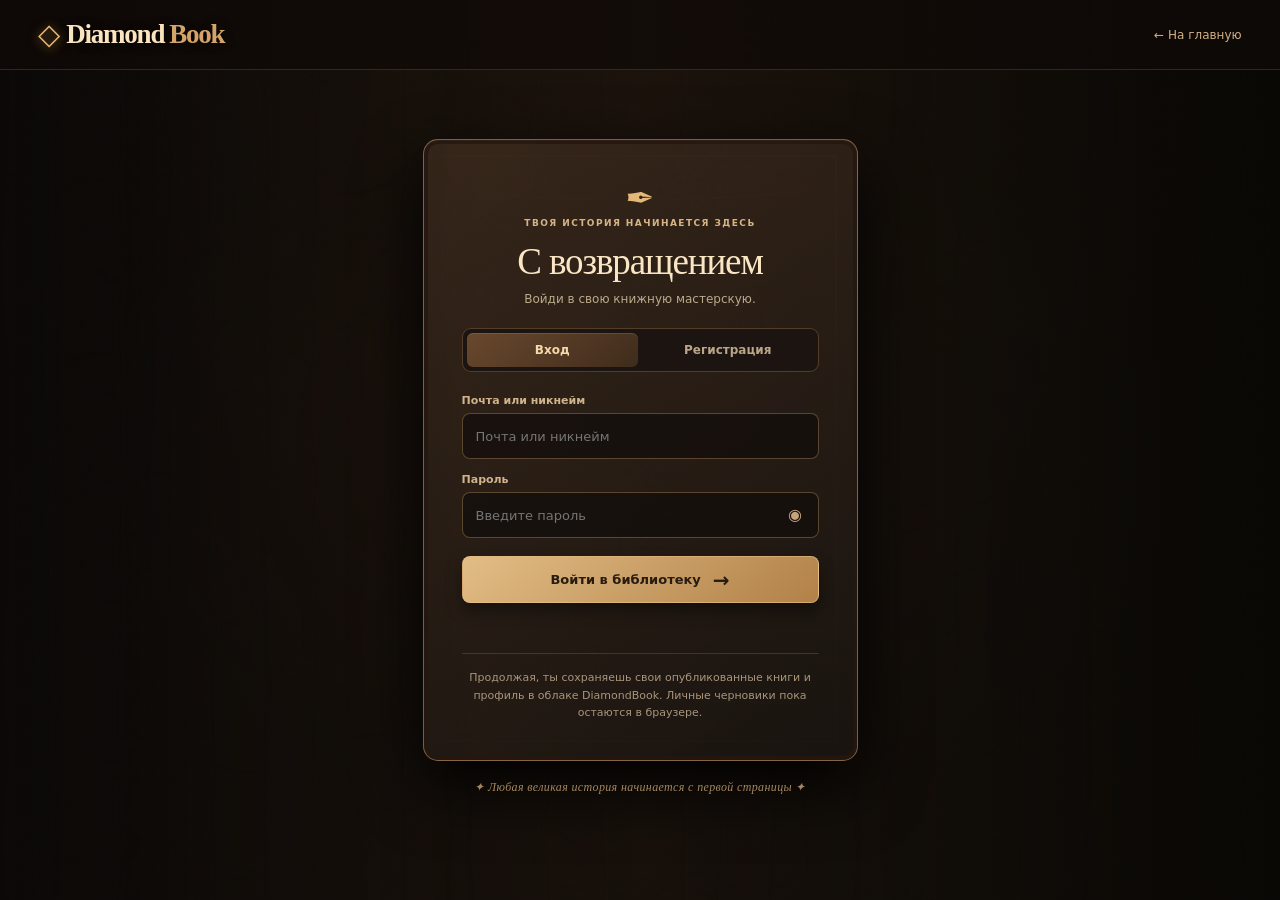
==== commit 2921c8e5: "Use restored vintage visuals and adaptive mobile navigation on auth.html" ====
--- a/auth.html
+++ b/auth.html
@@ -1,5 +1,6 @@
 <!doctype html><html lang="ru"><head><meta charset="utf-8"><meta name="viewport" content="width=device-width,initial-scale=1"><meta name="theme-color" content="#170f0a"><title>Войти и зарегистрироваться — DiamondBook</title>
 <link rel="stylesheet" href="css/main.css"><link rel="stylesheet" href="css/wood-realism.css"><link rel="stylesheet" href="css/cinematic-ui.css"><link rel="stylesheet" href="css/cinematic-pages.css">
+  <link rel="stylesheet" href="css/diamond-polish.css">
 </head><body class="auth-screen"><header class="auth-topbar"><a class="brand" href="index.html"><span class="brand-gem">◇</span> Diamond<span>Book</span></a><a href="index.html" class="auth-back">← На главную</a></header>
 <main class="auth-stage"><section class="auth-card" aria-labelledby="authTitle">
 <div class="auth-mark">✒</div><p class="eyebrow">ТВОЯ ИСТОРИЯ НАЧИНАЕТСЯ ЗДЕСЬ</p>
@@ -16,4 +17,5 @@
 <p id="authStatus" class="auth-status" role="status" aria-live="polite"></p>
 </form><p class="auth-note">Продолжая, ты сохраняешь свои опубликованные книги и профиль в облаке DiamondBook. Личные черновики пока остаются в браузере.</p>
 </section><div class="auth-stage-footer">✦ Любая великая история начинается с первой страницы ✦</div>
-</main><script src="js/auth-profile.js"></script></body></html>+</main><script src="js/auth-profile.js"></script>  <script defer src="js/diamond-mobile.js"></script>
+</body></html>
--- a/css/cinematic-ui.css
+++ b/css/cinematic-ui.css
@@ -238,3 +238,44 @@
  .hero-flicker,.hero-window-shine{animation:none}
  .hero-tile,.cinema-featured-card{transition:none}
 }
+
+/* Theme compatibility: keep book customization legible after the cinematic skin. */
+.editor-page .chapter-editor .rich-editor,
+.editor-page .chapter-editor .chapter-title-input{color:var(--studio-paper-ink,#302418)!important}
+.editor-page .chapter-editor[data-studio-paper="white"]{
+ background:linear-gradient(90deg,#e5e5e333,transparent 15%),#fdfbf4!important;--studio-paper-ink:#293039;
+}
+.editor-page .chapter-editor[data-studio-paper="ivory"]{
+ background:linear-gradient(90deg,#a16f4322,transparent 17%),url("../assets/paper-weathered.svg") center/100% 100%!important;
+ --studio-paper-ink:#34271b;
+}
+.editor-page .chapter-editor[data-studio-paper="slate"]{
+ background:linear-gradient(100deg,#192029,#303239 45%,#171c26)!important;
+ --studio-paper-ink:#eee2d0;
+ border-color:#66717e!important;
+}
+.editor-page[data-page-texture="rough"] .chapter-editor:not([data-studio-paper="slate"]),
+.reader-page[data-page-texture="rough"]:not(.theme-night) .reader-sheet{
+ background-image:repeating-linear-gradient(8deg,#5c402512 0 1px,transparent 1px 6px),url("../assets/paper-weathered.svg")!important;
+ background-size:auto,100% 100%!important;
+}
+.editor-page[data-page-texture="damp"] .chapter-editor:not([data-studio-paper="slate"]),
+.reader-page[data-page-texture="damp"]:not(.theme-night) .reader-sheet{
+ background-image:radial-gradient(ellipse at 70% 17%,#52695633,transparent 45%),radial-gradient(ellipse at 13% 75%,#586c6222,transparent 44%),url("../assets/paper-weathered.svg")!important;
+ background-size:auto,auto,100% 100%!important;
+}
+.editor-page[data-page-texture="aged"] .chapter-editor:not([data-studio-paper="slate"]),
+.reader-page[data-page-texture="aged"]:not(.theme-night) .reader-sheet{
+ background-image:radial-gradient(circle at 4% 9%,#996a3466,transparent 35%),radial-gradient(ellipse at 93% 88%,#9b734144,transparent 32%),url("../assets/paper-weathered.svg")!important;
+ background-size:auto,auto,100% 100%!important;
+}
+.reader-page.theme-night .reader-sheet{
+ background:linear-gradient(90deg,#11141766,transparent 35%,#1a151663),#282629!important;
+ color:#e7ddce!important;
+ border-top-color:#615445!important;border-bottom-color:#2c261f!important;
+}
+.reader-page.theme-night .reader-sheet .reader-page-content,
+.reader-page.theme-night .reader-sheet h1{color:#f2e4d2!important}
+.reader-page.theme-warm .reader-sheet{background-color:#dfc4a0}
+.profile-view:not(.is-own) .profile-bottom{grid-template-columns:1fr}
+.cinema-hero{background-position:calc(50% + var(--scene-x,0px)) calc(49% + var(--scene-y,0px))}
--- a/css/cinematic-pages.css
+++ b/css/cinematic-pages.css
@@ -0,0 +1,149 @@
+/* DiamondBook cinematic subpages: catalog, account, public profiles. */
+.catalog-screen .topbar,.profile-screen .topbar{height:70px;gap:17px;padding:0 clamp(14px,3vw,46px)}
+.catalog-layout{display:grid;grid-template-columns:240px minmax(0,1fr);gap:clamp(20px,2.4vw,36px);width:min(1650px,100%);margin:0 auto;padding:31px clamp(16px,2.8vw,43px) 95px}
+.catalog-sidebar{align-self:start;position:sticky;top:99px;min-width:0;padding:20px 17px 22px;
+ border:1px solid #a57c4d68;border-radius:13px;background:linear-gradient(155deg,#34251af0,#17130fe9),url("../assets/oak-board.svg");
+ background-size:cover,460px auto;box-shadow:inset 0 0 0 1px #68492a35,0 16px 34px #0008}
+.catalog-sidebar-head{font:500 22px Georgia,serif;color:#e8c99f;display:flex;gap:10px;align-items:center;padding:0 5px 19px;border-bottom:1px solid #ad875557}
+.catalog-sidebar-head span{font-size:24px;color:#e2ac68}
+.catalog-sidebar-group{padding:17px 0;border-bottom:1px solid #bf976039}
+.catalog-sidebar-group h2{font:700 11px system-ui;letter-spacing:.08em;color:#e0b77b;margin:0 0 12px;padding:0 10px;text-transform:uppercase}
+.catalog-sidebar-group>a{display:block;text-decoration:none;color:#d9c5a6;font:600 12px system-ui;padding:11px 12px;border-radius:8px}
+.catalog-sidebar-group>a.active,.catalog-sidebar-group>a:hover{background:linear-gradient(90deg,#9b713e69,#61452916);color:#ffe2ad;box-shadow:inset 3px 0 #ca9a5c}
+.catalog-genre-list{display:grid!important;gap:1px;overflow:visible!important;flex-direction:column;padding:0!important}
+.catalog-genre-list button{display:flex!important;align-items:center;width:100%;border:0!important;background:transparent!important;color:#cbb496!important;text-align:left!important;padding:10px 12px!important;border-radius:8px!important;letter-spacing:0!important;font:600 12px system-ui!important;white-space:normal!important}
+.catalog-genre-list button::before{content:"◇";color:#987751;margin-right:8px;font-size:13px}
+.catalog-genre-list button.active,.catalog-genre-list button:hover{background:linear-gradient(90deg,#91673962,#46302128)!important;color:#f8d8a7!important}
+.catalog-genre-list button.active::before{content:"◆";color:#e2b47d}
+.catalog-side-foot{text-align:center;color:#9f8a6f;font:italic 12px/1.7 Georgia,serif;padding:24px 5px 2px}
+.catalog-side-foot span{display:block;font-size:27px;color:#b48d5f}
+.catalog-main{min-width:0;max-width:100%}
+.catalog-intro{padding:19px 7px 19px;border-bottom:1px solid #a67a4854}
+.catalog-intro h1{font:500 clamp(35px,4vw,58px)/1.11 Georgia,serif;color:#f5dfbb;margin:7px 0 9px;letter-spacing:-.045em}
+.catalog-intro h1 em{font-weight:400;color:#e2b784;font-style:normal}
+.catalog-intro>p:last-child{font:13px/1.6 system-ui;color:#bba68b;margin:0}
+.catalog-toolrow{display:grid;grid-template-columns:minmax(200px,1fr) minmax(135px,175px) minmax(135px,175px);gap:12px;padding:23px 0 18px}
+.catalog-search-field{min-height:47px;display:flex;align-items:center;gap:8px;border:1px solid #bf915c80;border-radius:10px;background:linear-gradient(150deg,#271c15,#110f0c);padding:0 13px}
+.catalog-search-field>span{font:30px Georgia,serif;color:#d2a264}
+.catalog-search-field input{width:100%;min-width:0;border:0;outline:0;background:transparent;color:#f2dbb9;font:12px system-ui}
+.catalog-search-field input::placeholder{color:#a18b73}
+.catalog-filter{display:flex;flex-direction:column;gap:5px;font:11px system-ui;color:#ba9d79}
+.catalog-filter select{height:47px;width:100%;padding:0 11px;background:linear-gradient(145deg,#3e2b1e,#211710);border:1px solid #aa794b78;border-radius:9px;color:#e9cda5;font:12px system-ui;cursor:pointer}
+.catalog-subhead{display:flex;justify-content:space-between;padding:4px 5px 13px;color:#dfb986;border-bottom:1px solid #97683c54;font:600 12px system-ui}
+.catalog-subhead span:last-child{color:#b59b7b}
+.catalog-book-grid{display:grid!important;grid-template-columns:repeat(4,minmax(0,1fr))!important;gap:clamp(11px,1.75vw,26px)!important;padding:22px 0!important;max-width:none!important}
+.catalog-book-card{min-width:0;display:flex;flex-direction:column;align-items:stretch;border:1px solid #a67a4d69;border-radius:10px;padding:9px 9px 13px;
+ background:linear-gradient(160deg,#2a1e15d6,#120f0cdb);box-shadow:0 10px 22px #0006;transition:transform .2s,border-color .2s}
+.catalog-book-card:hover{transform:translateY(-6px);border-color:#e0b47d}
+.catalog-book-cover{display:flex;flex-direction:column;align-items:center;justify-content:space-between;position:relative;text-decoration:none;min-width:0;
+ aspect-ratio:2/3;background:linear-gradient(130deg,#553725bd,#221710c4),url("../assets/leather-cover.svg") center/cover;
+ border:1px solid #b7905a7d;border-radius:3px 9px 6px 3px;overflow:hidden;box-shadow:inset 10px 0 9px #0006,0 9px 17px #0006;padding:14px 7px 22px;box-sizing:border-box}
+.catalog-book-cover::after{content:"";position:absolute;inset:8px;border:1px solid #dbba855b;pointer-events:none}
+.catalog-book-cover.has-image{background-size:cover;background-position:center}
+.catalog-book-cover small{font:700 8px system-ui;color:#e8bc83;letter-spacing:.09em;z-index:1;text-shadow:0 1px 4px #000a}
+.catalog-book-cover-title{font:400 clamp(17px,2vw,26px)/1.14 Georgia,serif;color:#f8e1bc;overflow-wrap:anywhere;text-align:center;padding:0 5px;z-index:1;text-shadow:0 2px 10px #000d}
+.catalog-book-title{font:500 16px/1.2 Georgia,serif;color:#f1dcc0;text-decoration:none;margin:13px 0 5px;overflow-wrap:anywhere}
+.catalog-book-title:hover{color:#ffe2ad}
+.catalog-book-writer{font:12px/1.5 system-ui;color:#d7ae7a;text-decoration:none;overflow:hidden;text-overflow:ellipsis;white-space:nowrap}
+.catalog-book-writer:hover{text-decoration:underline}
+.catalog-book-meta{font:10px system-ui;color:#9b8a75;margin-top:9px}
+.catalog-publish-panel{display:flex;justify-content:space-between;align-items:center;gap:20px;margin-top:20px;padding:21px 25px;background:linear-gradient(100deg,#3b291abc,#1a140fcb),url("../assets/oak-board.svg");background-size:cover,530px auto;border:1px solid #c1945e62;border-radius:12px}
+.catalog-publish-panel strong{font:400 22px Georgia,serif;color:#edcf9d}
+.catalog-publish-panel p{font:12px system-ui;color:#ac997f;margin:6px 0 0}
+.catalog-publish-panel button{flex:0 0 auto;border-radius:8px;border:1px solid #e7bb7f65;background:linear-gradient(130deg,#d9b27d,#a97740);color:#281a10;padding:12px 20px;font:700 12px system-ui}
+/* Account / candlelit room */
+.auth-screen{min-height:100dvh;overflow-x:hidden;background:#150e0b url("../assets/library-atmosphere.svg") center/cover fixed!important}
+.auth-screen::before{content:"";position:fixed;inset:0;background:linear-gradient(90deg,#090706aa,#160f0abf,#090805dc),radial-gradient(ellipse at center,#39241877,transparent 60%);pointer-events:none}
+.auth-topbar{position:relative;z-index:2;height:70px;display:flex;align-items:center;justify-content:space-between;padding:0 clamp(18px,3vw,50px);border-bottom:1px solid #ba895a3a;background:#100b08b5}
+.auth-back{color:#d3af83;text-decoration:none;font:12px system-ui}
+.auth-back:hover{color:#ffe6bd}
+.auth-stage{position:relative;z-index:1;min-height:calc(100dvh - 70px);display:flex;justify-content:center;align-items:center;flex-direction:column;gap:19px;padding:24px 15px 60px}
+.auth-card{width:min(435px,100%);box-sizing:border-box;padding:clamp(21px,3vw,38px);border-radius:15px;
+ background:linear-gradient(152deg,#352519f6,#18130ffa),url("../assets/leather-cover.svg") center/cover;
+ border:1px solid #d0a07086;box-shadow:inset 0 0 0 4px #25170fcc,inset 0 1px 0 #f9cb8a34,0 25px 65px #000e;text-align:center;color:#f2dbb9}
+.auth-mark{font-size:35px;color:#e4b879}
+.auth-card .eyebrow{font-size:9px}
+.auth-card h1{font:400 37px Georgia,serif;letter-spacing:-.03em;margin:9px 0;color:#fae6c4}
+.auth-intro{font:12px system-ui;color:#bbaa8c;margin:0 0 22px}
+.auth-tabs{display:grid;grid-template-columns:1fr 1fr;padding:4px;background:#1b1410;border:1px solid #a5794b67;border-radius:9px;gap:4px;margin-bottom:22px}
+.auth-tabs button{border:0;background:transparent;color:#bba689;border-radius:6px;padding:10px;font:650 12px system-ui}
+.auth-tabs button.active{background:linear-gradient(140deg,#69482d,#3f2c1c);box-shadow:inset 0 1px #e0ae6b30;color:#f6d8ab}
+.auth-fields{display:flex;flex-direction:column;gap:14px;text-align:left}
+.auth-field{display:flex;flex-direction:column;gap:6px;min-width:0}
+.auth-field[hidden]{display:none!important}
+.auth-field label{color:#d0b48e;font:600 11px system-ui}
+.auth-field input,.auth-field select{box-sizing:border-box;width:100%;min-height:46px;min-width:0;padding:11px 13px;background:#140f0cc9;border:1px solid #a27c507d;border-radius:8px;outline:0;color:#f4dec0;font:13px system-ui}
+.auth-field input:focus,.auth-field select:focus{border-color:#d9ad75;box-shadow:0 0 0 2px #d5a56c33}
+.auth-password-box{position:relative}
+.auth-password-box input{padding-right:45px}
+.auth-password-box button{position:absolute;right:7px;top:6px;height:33px;width:33px;border:0;background:transparent;color:#c5a37d;border-radius:6px}
+.auth-submit{display:flex;align-items:center;justify-content:center;gap:12px;border:1px solid #e8bd84a3;border-radius:8px;background:linear-gradient(140deg,#e2bd85,#b18148);color:#281b10;min-height:47px;font:750 13px system-ui;margin-top:4px;box-shadow:0 8px 16px #0006}
+.auth-submit span{font-size:20px}
+.auth-submit:hover{filter:brightness(1.09)}
+.auth-submit:disabled{opacity:.58}
+.auth-hint,.auth-note,.auth-status{color:#a9957b;font:11px/1.6 system-ui}
+.auth-hint{margin:0}
+.auth-note{margin:21px 0 0;border-top:1px solid #b28a5a40;padding-top:15px}
+.auth-status{min-height:15px;margin:0;color:#efad9d;text-align:center}
+.auth-stage-footer{color:#d8b17c;font:italic 12px Georgia,serif;letter-spacing:.03em;text-align:center;opacity:.75}
+/* Author profile with panoramic cover and layered cards */
+.profile-screen .profile-topbar{position:sticky;top:0;z-index:90}
+.profile-back{font:12px system-ui;color:#dbb47c;text-decoration:none}
+.profile-layout{width:min(1400px,100%);margin:30px auto 90px;padding:0 clamp(16px,3vw,46px);box-sizing:border-box}
+.profile-status{color:#d4be9f;text-align:center;padding:40px;font:14px system-ui}
+.profile-status[hidden],.profile-view[hidden],.profile-settings[hidden]{display:none!important}
+.profile-view{position:relative;background:linear-gradient(150deg,#2c2017dc,#120f0be9);border:1px solid #b18a5d75;border-radius:14px;box-shadow:0 25px 60px #000a;overflow:hidden}
+.profile-banner{height:clamp(180px,26vw,315px);position:relative;background:
+ linear-gradient(90deg,#160e09a3,#2b1a1280),url("../assets/library-atmosphere.svg") center 35%/cover;border-bottom:2px solid #b3916179}
+.profile-banner::after{content:"";position:absolute;inset:0;background:linear-gradient(transparent 65%,#130e0bba)}
+.profile-banner-mark{position:absolute;z-index:1;bottom:17px;right:27px;font:700 10px system-ui;color:#d7b488;letter-spacing:.2em;opacity:.7}
+.profile-banner img{display:block;width:100%;height:100%;object-fit:cover}
+.profile-overview{display:flex;align-items:end;gap:20px;position:relative;z-index:2;margin:-60px 34px 10px;min-width:0}
+.profile-avatar{display:grid;place-items:center;flex:0 0 116px;width:116px;height:116px;border-radius:50%;border:5px solid #27190f;background:linear-gradient(140deg,#826044,#261a11);box-shadow:0 9px 24px #000c;color:#f7d0a0;font:54px Georgia,serif;overflow:hidden}
+.profile-avatar img{width:100%;height:100%;object-fit:cover}
+.profile-info{min-width:0;padding-bottom:6px}
+.profile-info h1{font:400 clamp(27px,4vw,44px) Georgia,serif;color:#f5e1c2;margin:4px 0 6px;overflow-wrap:anywhere;text-shadow:0 2px 6px #000a}
+.profile-info p{font:12px system-ui;color:#c7a785;margin:0}
+.profile-actions{display:flex;gap:10px;margin-left:auto;padding-bottom:7px}
+.profile-actions button,.profile-actions a{border:1px solid #c8a06d86;border-radius:8px;background:linear-gradient(140deg,#5b4129,#2b1e16);padding:10px 13px;text-decoration:none;color:#f6d9ac;white-space:nowrap;font:650 12px system-ui;min-height:36px}
+.profile-actions button[hidden],.profile-actions a[hidden]{display:none!important}
+.profile-bio{padding:12px 38px 18px;min-height:35px;white-space:pre-wrap;color:#c6b49a;font:italic 14px/1.65 Georgia,serif}
+.profile-statline{display:flex;align-items:center;justify-content:flex-start;gap:0;margin:6px 35px 0;border-top:1px solid #ad805044;border-bottom:1px solid #ad805044}
+.profile-statline>div{display:flex;align-items:center;flex-direction:column;gap:3px;padding:20px clamp(18px,4vw,70px);border-right:1px solid #ad805044}
+.profile-statline strong{color:#f0c98d;font:400 24px Georgia,serif}
+.profile-statline span{color:#ae9a82;font:10px system-ui}
+.profile-bottom{display:grid;grid-template-columns:minmax(0,1fr) 285px;gap:23px;padding:28px 30px 35px}
+.profile-section-title h2{font:400 29px Georgia,serif;color:#e9cfaa;margin:4px 0 20px}
+.profile-books-grid{display:grid;grid-template-columns:repeat(4,minmax(0,1fr));gap:15px}
+.profile-book-item{display:flex;flex-direction:column;gap:7px;min-width:0;color:#e9d0aa;text-decoration:none}
+.profile-book-cover{display:flex;align-items:center;justify-content:center;aspect-ratio:2/3;position:relative;overflow:hidden;
+ background:linear-gradient(140deg,#61402fb0,#261810c9),url("../assets/leather-cover.svg") center/cover;
+ border:1px solid #c49b6880;border-radius:4px 10px 7px 4px;box-shadow:inset 9px 0 10px #0009,0 10px 17px #0009}
+.profile-book-cover strong{font:400 18px Georgia,serif;text-align:center;padding:10px;overflow-wrap:anywhere;text-shadow:0 2px 8px #000a}
+.profile-book-item>span{font:12px Georgia,serif;overflow-wrap:anywhere}
+.profile-settings{background:linear-gradient(145deg,#382919,#1d1812);border:1px solid #ba915e63;border-radius:11px;padding:17px 15px;min-width:0;align-self:start}
+.profile-settings-head{display:flex;justify-content:space-between;align-items:center;border-bottom:1px solid #9e794e5e;padding-bottom:10px}
+.profile-settings-head h2{margin:0;font:400 20px Georgia,serif;color:#eccb9f}
+.profile-settings-head button{background:transparent;color:#e9c99d;border:0;font-size:22px}
+.profile-settings form{display:flex;flex-direction:column;gap:13px;margin-top:14px}
+.profile-settings label{display:flex;flex-direction:column;gap:6px;color:#d9b98e;font:11px system-ui}
+.profile-settings input,.profile-settings select,.profile-settings textarea{box-sizing:border-box;width:100%;min-width:0;padding:9px 10px;background:#18130ed9;border:1px solid #a47c4e74;color:#f3dbb9;border-radius:7px;font:12px system-ui}
+.profile-settings textarea{resize:vertical;min-height:80px}
+.profile-settings input[type=file]{font-size:10px}
+.profile-themes{display:flex;flex-direction:column;gap:9px;color:#cbb28b;font:11px system-ui}
+.profile-themes>div{display:flex;gap:8px}
+.profile-themes button{width:31px;height:31px;border-radius:50%;border:2px solid #ad8a5a;box-shadow:inset 0 0 5px #0008;cursor:pointer}
+.profile-themes button[data-profile-theme=oak]{background:#59402b}
+.profile-themes button[data-profile-theme=amber]{background:#a16d38}
+.profile-themes button[data-profile-theme=slate]{background:#3e4d58}
+.profile-themes button[data-profile-theme=ink]{background:#171e29}
+.profile-themes button.active{outline:2px solid #f1d4a8;outline-offset:3px}
+.profile-save{min-height:40px;border:1px solid #f0c087a3;border-radius:7px;background:linear-gradient(130deg,#e3bb86,#b47e40);color:#291b10;font:700 12px system-ui}
+#profileEditStatus{font:11px/1.5 system-ui;color:#f0ad97;margin:0;min-height:12px}
+.profile-view[data-profile-theme=amber]{--accent:#dea35e;filter:sepia(.11)}
+.profile-view[data-profile-theme=slate]{--accent:#8ba0ae;box-shadow:0 25px 60px #000a,inset 0 0 0 2px #62747a}
+.profile-view[data-profile-theme=ink]{background:linear-gradient(150deg,#252c35,#0c1016)}
+@media(max-width:1150px){.catalog-layout{grid-template-columns:190px minmax(0,1fr);gap:16px}.catalog-book-grid{grid-template-columns:repeat(3,minmax(0,1fr))!important}.profile-books-grid{grid-template-columns:repeat(3,minmax(0,1fr))}}
+@media(max-width:850px){.catalog-layout{display:block;margin-top:36px}.catalog-sidebar{position:relative;top:auto;display:block;padding:14px;margin-bottom:19px}.catalog-sidebar-head,.catalog-side-foot{display:none}.catalog-sidebar-group:first-of-type{display:none}.catalog-sidebar-group{padding:6px 0;border:0}.catalog-sidebar-group h2{margin-bottom:7px}.catalog-genre-list{display:flex!important;flex-direction:row!important;gap:5px;overflow-x:auto!important;flex-wrap:nowrap;padding:3px 0!important}.catalog-genre-list button{width:auto!important;white-space:nowrap!important;padding:9px!important}.catalog-book-grid{grid-template-columns:repeat(3,minmax(0,1fr))!important}.profile-bottom{grid-template-columns:1fr}.profile-settings{max-width:600px}.profile-books-grid{grid-template-columns:repeat(4,minmax(0,1fr))}}
+@media(max-width:760px){.catalog-layout{padding:20px 14px 70px}.catalog-main{margin-top:0}.catalog-toolrow{grid-template-columns:1fr 1fr}.catalog-search-field{grid-column:1/-1}.catalog-intro h1{font-size:38px}.profile-layout{margin-top:65px}.profile-overview{margin:-42px 18px 8px;gap:10px}.profile-avatar{width:85px;height:85px;flex-basis:85px;font-size:37px;border-width:4px}.profile-statline{margin:0 15px}.profile-statline>div{padding:15px 12px}.profile-bio{padding:10px 20px}.profile-bottom{padding:20px 15px}.profile-books-grid{grid-template-columns:repeat(3,minmax(0,1fr))}}
+@media(max-width:520px){.catalog-book-grid{grid-template-columns:repeat(2,minmax(0,1fr))!important}.catalog-book-cover-title{font-size:18px}.catalog-book-title{font-size:14px}.catalog-publish-panel{flex-direction:column;align-items:start;padding:16px}.catalog-publish-panel strong{font-size:19px}.catalog-publish-panel button{width:100%}.auth-topbar{height:60px}.auth-stage{min-height:calc(100dvh - 60px)}.auth-card{padding:22px 18px}.auth-card h1{font-size:32px}.profile-overview{flex-wrap:wrap}.profile-actions{width:100%;margin-left:0;justify-content:end}.profile-books-grid{grid-template-columns:repeat(2,minmax(0,1fr))}.profile-info h1{font-size:25px}.profile-statline>div{flex:1;min-width:0;text-align:center}.profile-statline span{font-size:9px}}
--- a/css/diamond-polish.css
+++ b/css/diamond-polish.css
@@ -0,0 +1,251 @@
+/* DiamondBook • November 2026 visual recovery
+   Reference: original seven-panel vintage DiamondBook concept. No screenshot-as-UI.
+   Layers are lightweight SVG/gradients and real interactive controls. */
+:root{
+ --db-gold:#d9ad73;--db-gold-bright:#f4d2a0;--db-leather:#291c13;
+ --db-silk:rgba(241,212,169,.68);--db-ease:cubic-bezier(.2,.82,.24,1);
+}
+html{scroll-padding-top:72px}
+body{overflow-x:hidden}
+button,a{-webkit-tap-highlight-color:transparent}
+@media(hover:hover){
+ .hero-tile,.cinema-featured-card,.catalog-book-card,.book-card{transition:transform .32s var(--db-ease),border-color .3s,box-shadow .32s var(--db-ease)}
+ .hero-tile:hover,.cinema-featured-card:hover{transform:translate3d(0,-7px,0)}
+}
+.cinema-hero{background-color:#140e0b;box-shadow:inset 0 0 100px #0604028c,0 19px 40px #0009}
+.cinema-hero-atmosphere{overflow:hidden;isolation:isolate}
+.cinema-hero-atmosphere::before{
+ content:"";position:absolute;inset:-30% -10%;z-index:-1;pointer-events:none;opacity:.25;
+ background-image:repeating-linear-gradient(103deg,transparent 0 17px,rgba(201,221,229,.17) 18px,transparent 19px,transparent 43px);
+ background-size:170px 310px;mask-image:linear-gradient(90deg,transparent 38%,#000 80%);
+ animation:dbRain 14s linear infinite;will-change:transform;
+}
+.cinema-hero-atmosphere::after{
+ content:"";position:absolute;inset:-12%;z-index:-1;pointer-events:none;opacity:.34;
+ background:radial-gradient(2px 2px at 8% 20%,#ffdca6 35%,transparent 100%),
+ radial-gradient(2px 2px at 20% 82%,#ffe5b4 35%,transparent 100%),
+ radial-gradient(1px 1px at 63% 36%,#ffe5b4 35%,transparent 100%),
+ radial-gradient(2px 2px at 44% 71%,#f1d5a1 35%,transparent 100%),
+ radial-gradient(1px 1px at 82% 19%,#ffe6bb 35%,transparent 100%);
+ background-size:370px 290px;animation:dbDust 18s ease-in-out infinite alternate;
+}
+@keyframes dbRain{from{transform:translate3d(0,-9%,0)}to{transform:translate3d(-1%,13%,0)}}
+@keyframes dbDust{from{transform:translate3d(-9px,10px,0)}to{transform:translate3d(12px,-14px,0)}}
+.cinema-hero h1{filter:drop-shadow(0 5px 14px #0008)}
+.hero-tile{backdrop-filter:blur(2px);-webkit-backdrop-filter:blur(2px)}
+.hero-tile:focus-visible,.cinema-featured-card:focus-visible{outline:2px solid var(--db-gold-bright);outline-offset:4px}
+.cinema-featured-card,.catalog-sidebar,.profile-settings,.create-main{box-shadow:inset 0 1px rgba(244,206,147,.07),0 20px 45px #0005}
+.cinema-featured-card::after{content:"";height:1px;width:62%;margin-top:12px;background:linear-gradient(90deg,transparent,#c49c6769,transparent)}
+/* Subtle appearance while scrolling. Never hide before JS opts in. */
+[data-db-reveal]{opacity:0;transform:translate3d(0,18px,0);transition:opacity .75s ease,transform .75s var(--db-ease)}
+[data-db-reveal].db-visible{opacity:1;transform:translate3d(0,0,0)}
+.db-mobile-toggle,.db-mobile-backdrop,.db-mobile-drawer,.db-filter-trigger,.db-catalog-backdrop,
+.db-editor-tools-button,.db-editor-sheet,.db-editor-sheet-shade,.db-reader-more-button,
+.db-reader-sheet,.db-reader-sheet-shade,.db-preview-toggle,.db-profile-shade{display:none}
+@media(max-width:820px){
+ html{scroll-padding-top:66px}
+ body.db-mobile-open,body.db-catalog-filters-open,body.db-editor-tools-open,body.db-reader-more-open,body.db-profile-panel-open{overflow:hidden}
+ .library-screen .topbar,.catalog-screen .topbar,.profile-screen .topbar,.create-screen .topbar{
+  position:sticky!important;top:0;z-index:87!important;height:60px!important;min-height:60px!important;
+  margin:0!important;padding:0 14px!important;display:flex!important;align-items:center!important;
+  justify-content:space-between!important;gap:10px!important;backdrop-filter:blur(12px)
+ }
+ .topbar .brand{font-size:clamp(20px,5vw,25px)!important}
+ .topbar .site-navigation,.topbar .top-actions,.profile-screen .profile-back{display:none!important}
+ .db-mobile-toggle{display:flex!important;align-items:center;justify-content:center;gap:7px;
+  flex:0 0 auto;width:43px;height:42px;border:1px solid #d9aa6f68;border-radius:10px;
+  background:linear-gradient(145deg,#4c3624,#241b15);color:#f5d7a7;font:700 22px/1 Georgia,serif;
+  box-shadow:inset 0 1px #f1c68a25,0 4px 14px #0006}
+ .db-mobile-toggle[aria-expanded="true"]{background:#71502f}
+ .db-mobile-backdrop,.db-catalog-backdrop,.db-editor-sheet-shade,.db-reader-sheet-shade,.db-profile-shade{
+  position:fixed!important;inset:0;z-index:100;background:rgba(9,7,6,.74)!important;
+  border:0;backdrop-filter:blur(4px);-webkit-backdrop-filter:blur(4px);
+ }
+ .db-mobile-backdrop:not([hidden]),.db-catalog-backdrop:not([hidden]),
+ .db-editor-sheet-shade:not([hidden]),.db-reader-sheet-shade:not([hidden]),
+ .db-profile-shade:not([hidden]){display:block!important;animation:dbShadeIn .28s ease both}
+ @keyframes dbShadeIn{from{opacity:0}to{opacity:1}}
+ .db-mobile-drawer{
+  display:flex!important;flex-direction:column;position:fixed;z-index:101;top:0;right:0;bottom:0;
+  width:min(340px,88vw);max-width:100%;padding:18px 20px max(22px,env(safe-area-inset-bottom));
+  box-sizing:border-box;overflow-y:auto;overscroll-behavior:contain;
+  color:#f3dfbf;background:linear-gradient(120deg,rgba(29,20,15,.97),rgba(42,29,20,.97)),url("../assets/oak-board.svg") center/600px auto;
+  border-left:1px solid #c69a6078;box-shadow:-18px 0 55px #000b;
+  transform:translate3d(105%,0,0);visibility:hidden;
+  transition:transform .36s var(--db-ease),visibility .36s;
+ }
+ .db-mobile-open .db-mobile-drawer{visibility:visible;transform:translate3d(0,0,0)}
+ .db-mobile-drawer-head{display:flex;align-items:center;justify-content:space-between;gap:10px;padding:8px 0 20px;border-bottom:1px solid #bd8b534a}
+ .db-mobile-drawer-head strong{font:500 26px Georgia,serif;color:#f9deb4}
+ .db-mobile-drawer-head strong::first-letter{color:#e5ae64}
+ .db-mobile-close{display:grid;place-items:center;width:38px;height:38px;border:1px solid #c0905d80;border-radius:9px;background:#3f291b;color:#ffddad;font-size:25px}
+ .db-mobile-drawer-kicker{margin:22px 0 8px;font:700 10px system-ui;letter-spacing:.18em;color:#b98f5f}
+ .db-mobile-drawer-nav{display:flex;flex-direction:column;gap:8px}
+ .db-mobile-drawer-nav a,.db-mobile-drawer-extra button,.db-mobile-drawer-extra a{
+  display:flex;align-items:center;gap:13px;padding:14px 13px;min-height:49px;box-sizing:border-box;
+  text-decoration:none;color:#e9d4b1;background:rgba(108,75,44,.14);
+  border:1px solid rgba(201,156,98,.19);border-radius:10px;font:600 14px system-ui}
+ .db-mobile-drawer-nav a.is-current,.db-mobile-drawer-nav a:hover,.db-mobile-drawer-extra button:hover{
+  background:linear-gradient(100deg,#9b663c4d,#51331c38);border-color:#c39a6259;color:#ffe5bf}
+ .db-mobile-drawer-nav a span{color:#d1a676;font:24px/1 Georgia,serif;min-width:25px;text-align:center}
+ .db-mobile-drawer-extra{display:flex;flex-direction:column;gap:8px;margin-top:8px}
+ .db-mobile-drawer-extra button{width:100%;cursor:pointer}
+ .db-mobile-drawer-extra .db-mobile-create{background:linear-gradient(110deg,#d7ac74,#9b6938);color:#24180e;border-color:#e2b67c}
+ .db-mobile-drawer-bottom{margin-top:auto;text-align:center;padding-top:24px;color:#9d8463;font:italic 14px Georgia,serif}
+ .library-screen .library-page{padding:0 13px 70px!important}
+ .library-screen .cinema-hero{
+  margin:0 -13px!important;min-height:min(77svh,590px)!important;background-position:37% center!important
+ }
+ .cinema-hero::before{background:linear-gradient(90deg,#120d0cc0,#120d0ca6),linear-gradient(0deg,#140e0b9c,transparent 40%)!important}
+ .cinema-hero-copy{padding:51px 18px 75px!important;width:100%;max-width:620px;box-sizing:border-box}
+ .cinema-hero h1{font-size:clamp(43px,11.5vw,72px)!important;letter-spacing:-.06em}
+ .cinema-hero-copy>p{font-size:clamp(15px,4vw,21px)}
+ .cinema-hero-kicker{font-size:9px;letter-spacing:.12em}
+ .cinema-hero-actions{display:flex!important;gap:12px;max-width:100%;overflow-x:auto;
+  padding:3px 6px 16px;scroll-padding-inline:8px;scroll-snap-type:x mandatory;
+  scrollbar-width:none;justify-content:safe center}
+ .cinema-hero-actions::-webkit-scrollbar,.cinema-featured-grid::-webkit-scrollbar{display:none}
+ .hero-tile{flex:0 0 clamp(125px,38vw,170px);min-height:146px!important;scroll-snap-align:center;padding:18px 8px!important}
+ .hero-tile-icon{font-size:32px!important}.hero-tile strong{font-size:16px!important}.hero-tile small{font-size:10px!important}
+ .cinema-hero-bottom{left:14px;right:14px;font-size:8px;letter-spacing:.04em}
+ .cinema-hero-bottom span:first-child{display:none}
+ .cinema-featured{padding:30px 0 35px!important}
+ .cinema-section-head{align-items:center;gap:7px}
+ .cinema-section-head h2{font-size:clamp(25px,6vw,34px)}
+ .cinema-text-link{font-size:11px;white-space:nowrap}
+ .cinema-featured-grid{display:flex!important;overflow-x:auto;overscroll-behavior-x:contain;scroll-snap-type:x mandatory;gap:12px;padding:5px 3px 20px;scrollbar-width:none}
+ .cinema-featured-card{flex:0 0 clamp(155px,47vw,225px);scroll-snap-align:start}
+ .cinema-featured-empty{flex:1 0 100%}
+ .library-screen .community-section{margin-top:42px!important}
+ .library-screen .library-tools,.community-search-layout{gap:9px!important}
+ .library-screen .library-heading{gap:9px}
+ .library-screen .library-heading-stat{display:none}
+ .library-screen .books-grid{grid-template-columns:repeat(2,minmax(0,1fr))!important}
+ .catalog-layout{display:block!important;margin:0!important;padding:21px 14px 74px!important}
+ .catalog-main{margin:0!important}
+ .catalog-intro{text-align:left}
+ .catalog-intro h1{font-size:clamp(32px,8vw,42px)!important}
+ .catalog-toolrow{display:grid!important;grid-template-columns:minmax(0,1fr) 44px!important;gap:8px!important;padding:15px 0!important;align-items:stretch}
+ .catalog-search-field{grid-column:1!important;min-width:0}
+ .db-filter-trigger{display:grid!important;grid-column:2;place-items:center;border:1px solid #ae885a83;
+  border-radius:10px;background:linear-gradient(150deg,#4a3020,#211710);color:#f2dbbb;font-size:22px}
+ .catalog-sidebar{
+  display:block!important;position:fixed!important;left:0!important;top:0!important;bottom:0!important;
+  width:min(345px,91vw)!important;max-width:100%;z-index:102!important;box-sizing:border-box;
+  margin:0!important;padding:24px 18px max(20px,env(safe-area-inset-bottom))!important;
+  overflow-y:auto!important;border-radius:0 14px 14px 0!important;
+  background:linear-gradient(155deg,rgba(42,28,19,.97),rgba(20,16,12,.99)),url("../assets/oak-bark.svg") center/800px!important;
+  transform:translate3d(-105%,0,0);visibility:hidden;transition:transform .34s var(--db-ease),visibility .34s;
+ }
+ .db-catalog-filters-open .catalog-sidebar{transform:translate3d(0,0,0);visibility:visible}
+ .catalog-sidebar-head,.catalog-side-foot,.catalog-sidebar-group:first-of-type{display:block!important}
+ .catalog-sidebar-head{display:flex!important}
+ .catalog-genre-list{display:flex!important;flex-wrap:wrap!important;overflow:visible!important;gap:7px!important}
+ .catalog-genre-list button{width:auto!important}
+ .db-catalog-filter-head{display:flex;align-items:center;justify-content:space-between;gap:10px;padding-bottom:15px;margin-bottom:14px;border-bottom:1px solid #b78a5763}
+ .db-catalog-filter-head strong{font:500 25px Georgia,serif;color:#efd2a8}
+ .db-catalog-filter-head button{width:37px;height:37px;border:1px solid #bc956365;border-radius:9px;background:#433022;color:#f6dab3;font-size:24px}
+ .db-catalog-mobile-filters{display:flex;flex-direction:column;gap:10px;margin:17px 0}
+ .db-catalog-mobile-filters .catalog-filter{display:flex!important;flex-direction:column;gap:7px;width:100%}
+ .db-catalog-mobile-filters select{width:100%;min-height:43px}
+ .catalog-book-grid{grid-template-columns:repeat(2,minmax(0,1fr))!important;gap:12px!important}
+ .profile-layout{margin-top:15px!important;padding:0 12px 75px!important}
+ .profile-banner{min-height:160px}
+ .profile-bottom{display:block!important;padding:18px 12px!important}
+ .profile-statline{margin-inline:8px!important}
+ .profile-statline>div{padding:13px 5px!important;min-width:0}
+ .profile-settings:not([hidden]){
+  display:block!important;position:fixed!important;z-index:104!important;top:0;right:0;bottom:0;
+  width:min(385px,94vw);max-width:100%;box-sizing:border-box;margin:0!important;
+  overflow-y:auto;overscroll-behavior:contain;padding:20px 18px max(25px,env(safe-area-inset-bottom))!important;
+  background:linear-gradient(145deg,#3a281b,#191410),url("../assets/oak-board.svg") center/580px!important;
+  border-left:1px solid #d1a26988;border-radius:14px 0 0 14px!important;box-shadow:-20px 0 50px #000b;
+  animation:dbRightIn .36s var(--db-ease) both
+ }
+ .profile-screen .profile-books-grid{grid-template-columns:repeat(2,minmax(0,1fr))!important}
+ .create-page{padding:20px 10px 80px!important}
+ .create-container{display:block!important;max-width:650px;margin:auto}
+ .create-main{padding:clamp(16px,4vw,26px)!important}
+ .create-preview-column{display:none!important;margin-top:18px}
+ .db-preview-active .create-preview-column{display:block!important;animation:dbPopIn .34s var(--db-ease) both}
+ .db-preview-toggle{display:inline-flex!important;align-items:center;justify-content:center;gap:7px;
+  min-height:42px;margin:10px 0 5px;padding:10px 15px;border-radius:9px;
+  border:1px solid #ca995b6b;background:#433020;color:#f6dcb5;font:600 12px system-ui}
+ .create-form .preset-grid{gap:8px}
+ .create-preview-column .create-book-preview{max-width:230px;margin:auto}
+ @keyframes dbPopIn{from{opacity:0;transform:translateY(12px)}to{opacity:1;transform:translateY(0)}}
+ @keyframes dbRightIn{from{opacity:.8;transform:translateX(24px)}to{opacity:1;transform:translateX(0)}}
+ /* Editor: one outline button, one tools button. Everything else remains reachable. */
+ .editor-page .editor-topbar{height:56px!important;min-height:56px!important;display:flex!important;
+   justify-content:space-between!important;padding:0 9px!important;gap:5px!important}
+ .editor-page .editor-left{min-width:0;gap:5px!important;flex:1 1 auto}
+ .editor-page .editor-topbar .brand,.editor-page .editor-left>.divider,
+ .editor-page .editor-center{display:none!important}
+ .editor-page .book-name-button{max-width:min(53vw,250px)!important;font-size:clamp(13px,3.7vw,17px)!important;
+   overflow:hidden;text-overflow:ellipsis;white-space:nowrap}
+ .editor-page .editor-actions{flex:0 0 auto;gap:0!important}
+ .editor-page .editor-actions .db-action{display:none!important}
+ .db-editor-tools-button{display:flex!important;align-items:center;justify-content:center;gap:6px;
+   min-height:38px;min-width:44px;padding:8px 11px;border:1px solid #c59c667a;border-radius:10px;
+   background:linear-gradient(140deg,#59402b,#2c2018);color:#f4dbb6;font:700 13px system-ui}
+ .editor-page .editor-layout{min-height:0;max-width:100vw!important}
+ .editor-page .chapter-editor{width:calc(100% - 16px)!important;max-width:760px;margin:10px auto!important;
+   padding-left:clamp(14px,4.5vw,25px)!important;padding-right:clamp(14px,4.5vw,25px)!important;
+   min-height:calc(100dvh - 128px)!important}
+ .editor-page .writing-area{min-width:0!important}
+ .db-editor-sheet{display:block!important;position:fixed;z-index:106;left:0;right:0;bottom:0;
+   background:linear-gradient(155deg,#38261a,#17130f);border:1px solid #c39b6b80;
+   border-bottom:0;border-radius:20px 20px 0 0;padding:13px 18px max(24px,env(safe-area-inset-bottom));
+   box-shadow:0 -22px 65px #000b;transform:translateY(110%);visibility:hidden;
+   transition:transform .34s var(--db-ease),visibility .34s;max-height:78dvh;overflow-y:auto}
+ .db-editor-tools-open .db-editor-sheet{transform:translateY(0);visibility:visible}
+ .db-editor-sheet-head,.db-reader-sheet-head{display:flex;justify-content:space-between;align-items:center;padding:7px 2px 14px;
+   border-bottom:1px solid #bc955b55;margin-bottom:10px}
+ .db-editor-sheet-head strong,.db-reader-sheet-head strong{font:500 24px Georgia,serif;color:#f1d4a9}
+ .db-editor-sheet-head button,.db-reader-sheet-head button{width:34px;height:34px;background:#4f3521;color:#f2d9b2;
+   border:1px solid #b58d5b85;border-radius:9px;font-size:22px}
+ .db-editor-sheet-grid{display:grid;grid-template-columns:1fr 1fr;gap:10px}
+ .db-editor-sheet-grid button,.db-editor-sheet-grid a{display:flex;align-items:center;justify-content:center;min-height:60px;
+   background:linear-gradient(145deg,#5a3c25,#261e16);border:1px solid #b28a5d64;border-radius:11px;
+   color:#edd5ae;text-decoration:none;font:600 13px system-ui}
+ .editor-page .db-drawer{z-index:110!important}
+ .editor-page .db-drawer-shade{z-index:109!important}
+ /* Reader: three-step core pager, everything else behind one compact sheet */
+ .reader-page .reader-main{padding-top:12px!important;padding-bottom:95px!important}
+ .reader-page .reader-controls{
+  position:fixed!important;bottom:max(12px,env(safe-area-inset-bottom))!important;left:50%!important;
+  transform:translateX(-50%);width:min(410px,calc(100vw - 24px));max-width:calc(100vw - 24px);
+  padding:7px 8px!important;border-radius:16px!important;z-index:75!important;
+  display:flex!important;align-items:center;justify-content:center;gap:8px!important
+ }
+ .reader-page .reader-controls #prevPartButton,.reader-page .reader-controls #nextPartButton,
+ .reader-page .reader-controls #themeButton,.reader-page .reader-controls .reader-control-divider{display:none!important}
+ .reader-page .reader-controls #menuButton{order:1}
+ .reader-page .reader-controls #prevButton{order:2}
+ .reader-page .reader-controls .reader-progress{order:3;min-width:68px!important;text-align:center;flex:1}
+ .reader-page .reader-controls #nextButton{order:4}
+ .reader-page .reader-control{width:41px;min-width:37px;height:39px;touch-action:manipulation}
+ .db-reader-more-button{display:grid!important;order:5;place-items:center;width:41px;min-width:37px;height:39px;
+   border:0;border-radius:10px;color:#f3d5a6;background:#604029;font-size:21px}
+ .db-reader-sheet{display:block!important;position:fixed;z-index:106;bottom:0;left:0;right:0;padding:15px 17px max(24px,env(safe-area-inset-bottom));
+   background:linear-gradient(135deg,#422d1c,#16120d);border:1px solid #c69b667d;border-radius:20px 20px 0 0;
+   box-shadow:0 -15px 45px #0009;transform:translateY(110%);visibility:hidden;transition:transform .34s var(--db-ease),visibility .34s}
+ .db-reader-more-open .db-reader-sheet{transform:translateY(0);visibility:visible}
+ .db-reader-sheet-actions{display:grid;gap:8px;grid-template-columns:1fr 1fr}
+ .db-reader-sheet-actions button{min-height:54px;background:#4c3827;color:#efdbbe;border:1px solid #a7865a6f;border-radius:10px;font:600 12px system-ui}
+ .reader-page .reader-sidebar{z-index:111!important}
+ .reader-page .theme-panel{z-index:112!important}
+}
+@media(max-width:430px){
+ .cinema-hero-actions{justify-content:flex-start}
+ .hero-tile{flex-basis:clamp(130px,60vw,200px)}
+ .library-screen .books-grid{grid-template-columns:repeat(2,minmax(0,1fr))!important}
+ .catalog-book-grid{gap:9px!important}
+ .create-page .create-actions{flex-wrap:wrap}
+}
+@media(prefers-reduced-motion:reduce){
+ *,*::before,*::after{scroll-behavior:auto!important}
+ .cinema-hero-atmosphere::before,.cinema-hero-atmosphere::after{animation:none!important;will-change:auto}
+ [data-db-reveal],[data-db-reveal].db-visible{opacity:1;transform:none;transition:none}
+ .db-mobile-drawer,.catalog-sidebar,.db-editor-sheet,.db-reader-sheet,.profile-settings:not([hidden]){transition:none!important;animation:none!important}
+}
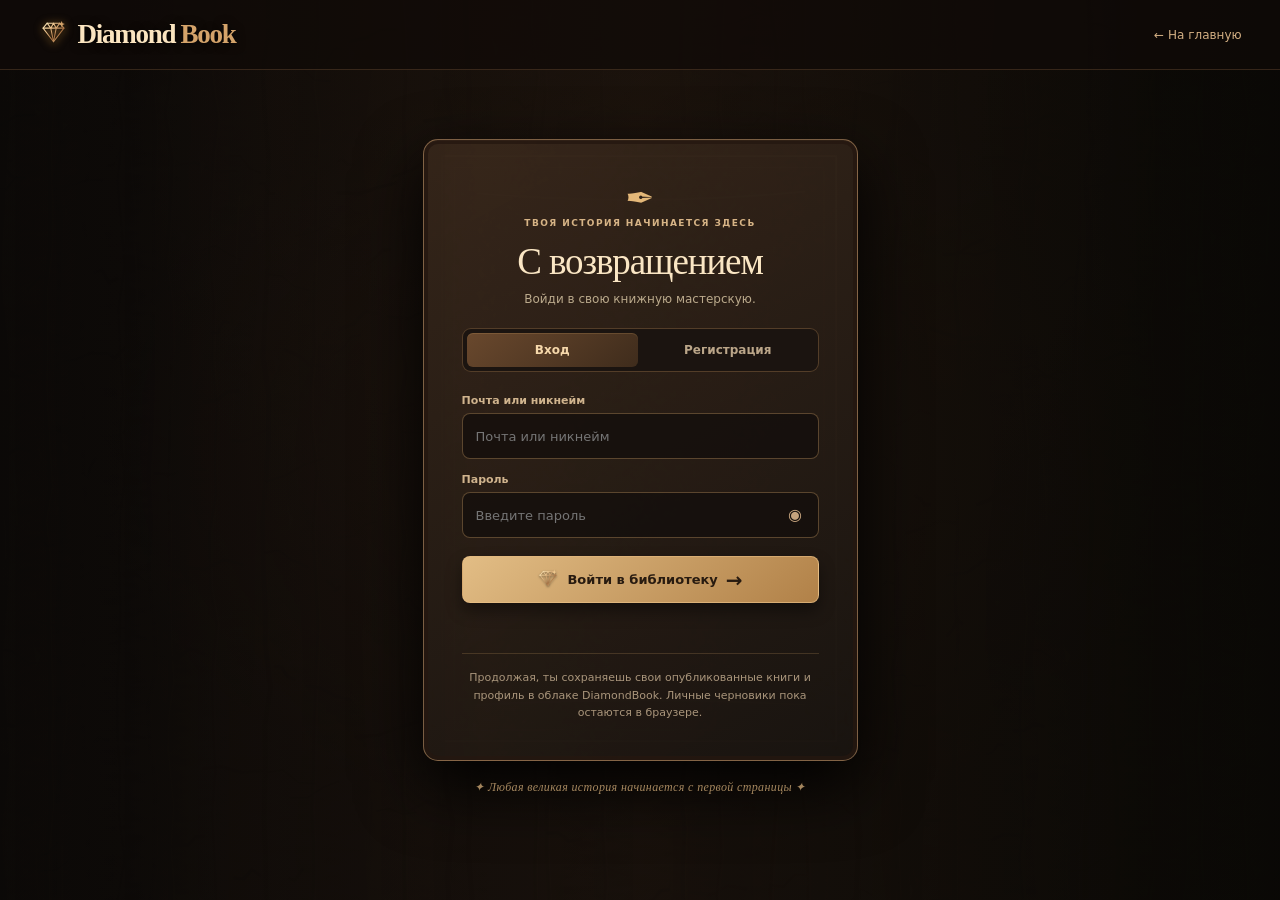
==== commit 8762d51b: "Enable animated gilded buttons and pictograms on auth.html" ====
--- a/auth.html
+++ b/auth.html
@@ -1,6 +1,7 @@
 <!doctype html><html lang="ru"><head><meta charset="utf-8"><meta name="viewport" content="width=device-width,initial-scale=1"><meta name="theme-color" content="#170f0a"><title>Войти и зарегистрироваться — DiamondBook</title>
 <link rel="stylesheet" href="css/main.css"><link rel="stylesheet" href="css/wood-realism.css"><link rel="stylesheet" href="css/cinematic-ui.css"><link rel="stylesheet" href="css/cinematic-pages.css">
   <link rel="stylesheet" href="css/diamond-polish.css">
+  <link rel="stylesheet" href="css/diamond-icons.css">
 </head><body class="auth-screen"><header class="auth-topbar"><a class="brand" href="index.html"><span class="brand-gem">◇</span> Diamond<span>Book</span></a><a href="index.html" class="auth-back">← На главную</a></header>
 <main class="auth-stage"><section class="auth-card" aria-labelledby="authTitle">
 <div class="auth-mark">✒</div><p class="eyebrow">ТВОЯ ИСТОРИЯ НАЧИНАЕТСЯ ЗДЕСЬ</p>
@@ -18,4 +19,5 @@
 </form><p class="auth-note">Продолжая, ты сохраняешь свои опубликованные книги и профиль в облаке DiamondBook. Личные черновики пока остаются в браузере.</p>
 </section><div class="auth-stage-footer">✦ Любая великая история начинается с первой страницы ✦</div>
 </main><script src="js/auth-profile.js"></script>  <script defer src="js/diamond-mobile.js"></script>
+  <script defer src="js/diamond-icons.js"></script>
 </body></html>
--- a/css/diamond-polish.css
+++ b/css/diamond-polish.css
@@ -15,13 +15,13 @@
 .cinema-hero{background-color:#140e0b;box-shadow:inset 0 0 100px #0604028c,0 19px 40px #0009}
 .cinema-hero-atmosphere{overflow:hidden;isolation:isolate}
 .cinema-hero-atmosphere::before{
- content:"";position:absolute;inset:-30% -10%;z-index:-1;pointer-events:none;opacity:.25;
+ content:"";position:absolute;inset:-30% -10%;z-index:0;pointer-events:none;opacity:.25;
  background-image:repeating-linear-gradient(103deg,transparent 0 17px,rgba(201,221,229,.17) 18px,transparent 19px,transparent 43px);
  background-size:170px 310px;mask-image:linear-gradient(90deg,transparent 38%,#000 80%);
  animation:dbRain 14s linear infinite;will-change:transform;
 }
 .cinema-hero-atmosphere::after{
- content:"";position:absolute;inset:-12%;z-index:-1;pointer-events:none;opacity:.34;
+ content:"";position:absolute;inset:-12%;z-index:0;pointer-events:none;opacity:.34;
  background:radial-gradient(2px 2px at 8% 20%,#ffdca6 35%,transparent 100%),
  radial-gradient(2px 2px at 20% 82%,#ffe5b4 35%,transparent 100%),
  radial-gradient(1px 1px at 63% 36%,#ffe5b4 35%,transparent 100%),
--- a/css/diamond-icons.css
+++ b/css/diamond-icons.css
@@ -0,0 +1,292 @@
+/* DiamondBook · Illuminated icons and antique buttons (2026)
+   All interactive movement is 800–1000ms. GPU-friendly, no perpetual spins.
+   Real controls keep their behavior, focus states and keyboard support. */
+:root{
+  --db-icon-time:900ms;
+  --db-button-time:850ms;
+  --db-icon-ease:cubic-bezier(.23,.74,.24,1);
+  --db-gilt:#e7b777;
+}
+.db-icon{
+  position:relative;flex:0 0 auto;display:inline-grid;place-items:center;
+  width:24px;height:24px;vertical-align:middle;line-height:0;
+  color:#f3cc91;isolation:isolate;pointer-events:none;
+  filter:drop-shadow(0 1px 1px rgba(0,0,0,.55));
+}
+.db-icon .db-svg{display:block;width:100%;height:100%;overflow:visible;transition:filter var(--db-icon-time) ease}
+.db-icon svg g{vector-effect:non-scaling-stroke}
+.db-icon-large{width:62px;height:62px}
+.db-icon-large::before{
+  content:"";position:absolute;inset:-10px;z-index:-1;pointer-events:none;
+  border-radius:50%;opacity:.48;transform:scale(.94);
+  background:radial-gradient(circle,rgba(229,160,72,.19) 8%,rgba(195,130,58,.09) 44%,transparent 72%);
+  transition:opacity var(--db-button-time),transform var(--db-button-time) var(--db-icon-ease);
+}
+.db-icon-host{display:inline-flex;align-items:center;justify-content:center;line-height:0}
+.db-icon-label{display:inline-flex!important;align-items:center;justify-content:center;gap:8px}
+.db-illuminated-tile{overflow:visible!important;transition:transform var(--db-button-time) var(--db-icon-ease),
+ box-shadow var(--db-button-time) var(--db-icon-ease),
+ border-color var(--db-button-time) var(--db-icon-ease)!important}
+.hero-tile .hero-tile-icon{width:80px;height:72px;display:grid;place-items:center;overflow:visible}
+.hero-tile-icon .db-icon-large{width:64px;height:64px}
+.db-illuminated-tile:hover .db-icon-large::before,
+.db-illuminated-tile:focus-visible .db-icon-large::before,
+.db-illuminated-tile.db-icon-playing .db-icon-large::before{
+ opacity:1;transform:scale(1.28)
+}
+.db-ornate-button:not(.hero-tile){
+ transition:transform var(--db-button-time) var(--db-icon-ease),border-color var(--db-button-time),
+ box-shadow var(--db-button-time),background-color var(--db-button-time),filter var(--db-button-time)!important;
+ position:relative
+}
+.db-ornate-button:not(.hero-tile):is(:hover,:focus-visible,.db-icon-playing):not(:disabled){
+ box-shadow:inset 0 1px rgba(255,232,188,.30),0 4px 20px rgba(209,146,73,.27);
+ filter:brightness(1.08)
+}
+.db-ornate-button:not(.hero-tile):active{transform:scale(.98)}
+.db-illuminated-tile:focus-visible,.db-ornate-button:focus-visible{
+ outline:2px solid #f6d4a0!important;outline-offset:3px
+}
+.brand .brand-gem{display:inline-flex;align-items:center;justify-content:center;width:31px;height:31px;margin-right:3px}
+.brand .brand-gem .db-icon{width:29px;height:29px}
+.account-entry-avatar .db-icon{width:20px;height:20px}
+.db-mobile-toggle .db-icon{width:29px;height:29px}
+.db-filter-trigger .db-icon{width:25px;height:25px}
+.db-mobile-drawer-nav a span.db-icon-host{min-width:30px;width:30px}
+.db-mobile-drawer-nav .db-icon{width:27px;height:27px}
+.db-mobile-drawer-nav a{transition:color var(--db-button-time),background-color var(--db-button-time),border-color var(--db-button-time),transform var(--db-button-time) var(--db-icon-ease)}
+.db-mobile-drawer-nav a:focus-visible{outline:2px solid #f5ca8f;outline-offset:2px}
+.db-mobile-drawer-nav a:is(:hover,:focus-visible){transform:translateX(3px)}
+.preset-icon{display:inline-flex!important;align-items:center;justify-content:center}
+.preset-icon .db-icon{width:38px;height:38px}
+.preset-button{transition:transform var(--db-button-time) var(--db-icon-ease),background-color var(--db-button-time),border-color var(--db-button-time)!important}
+.preset-button:is(:hover,:focus-visible){transform:translateY(-3px)}
+.empty-icon .db-icon{width:52px;height:52px}
+.editor-actions .db-action-icon.db-icon-host{width:23px;height:23px;line-height:0}
+.editor-actions .db-action-icon .db-icon{width:22px;height:22px}
+.editor-actions .db-library-action .db-icon{width:25px;height:25px}
+.db-editor-tools-button .db-icon{width:23px;height:23px}
+.db-editor-sheet-grid .db-icon,.db-reader-sheet-actions .db-icon{width:24px;height:24px}
+.db-reader-icon-button{display:inline-flex!important;align-items:center;justify-content:center}
+.db-reader-icon-button .db-icon,.db-reader-more-button .db-icon{width:21px;height:21px}
+.reader-controls .db-icon{color:#ebc28a}
+.db-preview-toggle .db-icon{width:21px;height:21px}
+.db-icon-label .db-icon{width:22px;height:22px}
+.profile-actions .db-icon-label{gap:7px}
+.db-ornate-button.db-icon-departing{animation:dbDepart 850ms var(--db-icon-ease) both!important}
+@keyframes dbDepart{
+  0%{transform:scale(1);filter:brightness(1)}
+  46%{transform:translateY(-4px) scale(1.035);filter:brightness(1.22)}
+  100%{transform:scale(.985);filter:brightness(1.08)}
+}
+/* The picture-like three hero icons appear gracefully as their cards settle. */
+@keyframes dbIconArrival{
+  from{opacity:.1;transform:translateY(13px) scale(.87);filter:blur(3px)}
+  70%{opacity:1;filter:blur(0)}
+  to{opacity:1;transform:translateY(0) scale(1);filter:blur(0)}
+}
+.cinema-hero-actions .hero-tile .db-icon-large{animation:dbIconArrival 950ms var(--db-icon-ease) both}
+.cinema-hero-actions .hero-tile:nth-child(2) .db-icon-large{animation-delay:90ms}
+.cinema-hero-actions .hero-tile:nth-child(3) .db-icon-large{animation-delay:180ms}
+/* Distinct, finite pictogram movements. No endless animations/battery drain. */
+@keyframes dbPageLeft{
+  0%,100%{transform:rotate(0) scaleX(1)}
+  45%{transform:rotate(-15deg) scaleX(.87)}
+  74%{transform:rotate(-5deg) scaleX(.98)}
+}
+@keyframes dbPageRight{
+  0%,100%{transform:rotate(0) scaleX(1)}
+  45%{transform:rotate(15deg) scaleX(.87)}
+  74%{transform:rotate(5deg) scaleX(.98)}
+}
+@keyframes dbQuillWrite{
+  0%,100%{transform:rotate(0) translate(0,0)}
+  38%{transform:rotate(-11deg) translate(-3px,2px)}
+  65%{transform:rotate(7deg) translate(3px,-2px)}
+}
+@keyframes dbBooksTilt{
+  0%,100%{transform:rotate(0)}
+  47%{transform:rotate(-9deg)}
+  70%{transform:rotate(3deg)}
+}
+@keyframes dbDiamondShine{
+  0%,100%{transform:scale(1);opacity:.8}
+  42%{transform:scale(1.32) rotate(12deg);opacity:1}
+  70%{transform:scale(.94);opacity:.7}
+}
+@keyframes dbGearRotate{
+  0%{transform:rotate(0deg)}
+  72%{transform:rotate(105deg)}
+  100%{transform:rotate(90deg)}
+}
+@keyframes dbArrowGlide{
+  0%,100%{transform:translateX(0)}
+  40%{transform:translateX(5px)}
+  70%{transform:translateX(-2px)}
+}
+@keyframes dbArrowBack{
+  0%,100%{transform:translateX(0)}
+  40%{transform:translateX(-5px)}
+  70%{transform:translateX(2px)}
+}
+@keyframes dbStarPop{
+  0%,100%{transform:scale(1) rotate(0)}
+  48%{transform:scale(1.17) rotate(12deg)}
+}
+@keyframes dbScrollUnfurl{
+  0%,100%{transform:scaleY(1)}
+  42%{transform:scaleY(1.17)}
+}
+@keyframes dbPortraitLift{
+  0%,100%{transform:translateY(0)}
+  45%{transform:translateY(-3px)}
+}
+@keyframes dbFilterPulse{
+  0%,100%{transform:translateY(0)}
+  50%{transform:translateY(4px)}
+}
+@keyframes dbSaveDraw{
+  0%{stroke-dasharray:32;stroke-dashoffset:32}
+  75%,100%{stroke-dasharray:32;stroke-dashoffset:0}
+}
+@keyframes dbInkWrite{
+  0%{stroke-dasharray:35;stroke-dashoffset:35;opacity:.3}
+  65%,100%{stroke-dasharray:35;stroke-dashoffset:0;opacity:1}
+}
+@keyframes dbLightHover{
+  0%,100%{filter:drop-shadow(0 1px 1px #0008)}
+  43%{filter:drop-shadow(0 0 8px rgba(249,198,113,.82))}
+}
+@keyframes dbEyeFocus{
+  0%,100%{transform:scale(1)}
+  45%{transform:scale(.67)}
+}
+@keyframes dbFileNudge{
+  0%,100%{transform:translateY(0)}
+  45%{transform:translateY(-5px)}
+}
+@keyframes dbRibbonLift{
+  0%,100%{transform:scaleY(1)}
+  45%{transform:scaleY(1.12)}
+}
+@keyframes dbMenuMiddle{
+  0%,100%{opacity:1}
+  45%{opacity:.25}
+}
+/* :hover works on desktop; focus and replayable pointerdown on phones. */
+:is(.db-illuminated-tile,.db-icon-host,.db-icon-label,.db-ornate-button,
+    .db-reader-icon-button,.preset-button,.db-action,.db-mobile-drawer-nav a,
+    .db-editor-sheet-grid button,.db-reader-sheet-actions button)
+:is(:hover,:focus-visible,.db-icon-playing) .db-icon{
+ animation:dbLightHover 950ms ease both
+}
+:is(.db-illuminated-tile,.db-icon-host,.db-icon-label,.db-ornate-button,
+    .db-reader-icon-button,.preset-button,.db-action,.db-mobile-drawer-nav a,
+    .db-editor-sheet-grid button,.db-reader-sheet-actions button)
+:is(:hover,:focus-visible,.db-icon-playing) .db-page-left{
+ transform-origin:32px 44px;animation:dbPageLeft 900ms var(--db-icon-ease) both
+}
+:is(.db-illuminated-tile,.db-icon-host,.db-icon-label,.db-ornate-button,
+    .db-reader-icon-button,.preset-button,.db-action,.db-mobile-drawer-nav a,
+    .db-editor-sheet-grid button,.db-reader-sheet-actions button)
+:is(:hover,:focus-visible,.db-icon-playing) .db-page-right{
+ transform-origin:32px 44px;animation:dbPageRight 900ms var(--db-icon-ease) both
+}
+:is(.db-illuminated-tile,.db-icon-host,.db-icon-label,.db-ornate-button,
+    .preset-button,.db-action,.db-mobile-drawer-nav a)
+:is(:hover,:focus-visible,.db-icon-playing) .db-quill-feather{
+ transform-origin:13px 49px;animation:dbQuillWrite 900ms var(--db-icon-ease) both
+}
+:is(.db-illuminated-tile,.db-icon-host,.db-icon-label,.db-ornate-button,.preset-button)
+:is(:hover,:focus-visible,.db-icon-playing) .db-ink{
+ animation:dbInkWrite 850ms ease both
+}
+:is(.db-illuminated-tile,.db-icon-host,.db-icon-label,.db-mobile-drawer-nav a)
+:is(:hover,:focus-visible,.db-icon-playing) .db-book-one{
+ transform-origin:17px 48px;animation:dbBooksTilt 850ms ease both
+}
+:is(.db-illuminated-tile,.db-icon-host,.db-icon-label,.db-mobile-drawer-nav a)
+:is(:hover,:focus-visible,.db-icon-playing) .db-book-two{
+ transform-origin:30px 48px;animation:dbBooksTilt 900ms ease .07s both
+}
+:is(.db-illuminated-tile,.db-icon-host,.db-icon-label,.db-mobile-drawer-nav a)
+:is(:hover,:focus-visible,.db-icon-playing) .db-book-three{
+ transform-origin:50px 46px;animation:dbBooksTilt 950ms ease .12s both
+}
+:is(.db-icon-host,.db-icon-label,.db-ornate-button,.db-mobile-drawer-nav a,.db-action)
+:is(:hover,:focus-visible,.db-icon-playing) :is(.db-glimmer,.db-cut,.db-star-core){
+ transform-origin:32px 32px;animation:dbDiamondShine 900ms var(--db-icon-ease) both
+}
+:is(.db-icon-host,.db-icon-label,.db-ornate-button,.db-action,.db-reader-icon-button)
+:is(:hover,:focus-visible,.db-icon-playing) .db-cog{
+ transform-origin:32px 34px;animation:dbGearRotate 900ms var(--db-icon-ease) both
+}
+:is(.db-icon-host,.db-icon-label,.db-ornate-button,.db-reader-icon-button,.db-action)
+:is(:hover,:focus-visible,.db-icon-playing) .db-icon-next .db-arrow-shaft{
+ animation:dbArrowGlide 850ms var(--db-icon-ease) both
+}
+:is(.db-icon-host,.db-icon-label,.db-ornate-button,.db-reader-icon-button,.db-action)
+:is(:hover,:focus-visible,.db-icon-playing) .db-icon-prev .db-arrow-shaft{
+ animation:dbArrowBack 850ms var(--db-icon-ease) both
+}
+:is(.db-icon-host,.db-icon-label,.db-ornate-button,.db-mobile-drawer-nav a)
+:is(:hover,:focus-visible,.db-icon-playing) :is(.db-portrait-head,.db-portrait-shoulders){
+ animation:dbPortraitLift 850ms var(--db-icon-ease) both
+}
+:is(.db-icon-host,.db-icon-label,.db-ornate-button,.preset-button,.db-action)
+:is(:hover,:focus-visible,.db-icon-playing) .db-scroll-paper{
+ transform-origin:32px 32px;animation:dbScrollUnfurl 900ms var(--db-icon-ease) both
+}
+:is(.db-icon-host,.db-icon-label,.db-ornate-button,.db-action,.db-reader-icon-button)
+:is(:hover,:focus-visible,.db-icon-playing) .db-check{
+ animation:dbSaveDraw 850ms ease both
+}
+:is(.db-icon-host,.db-icon-label,.db-ornate-button,.db-action,.db-reader-icon-button)
+:is(:hover,:focus-visible,.db-icon-playing) .db-eye-center{
+ transform-origin:32px 32px;animation:dbEyeFocus 850ms ease both
+}
+:is(.db-icon-host,.db-icon-label,.db-ornate-button,.db-action,.db-reader-icon-button)
+:is(:hover,:focus-visible,.db-icon-playing) .db-file-arrow{
+ animation:dbFileNudge 850ms ease both
+}
+:is(.db-icon-host,.db-icon-label,.db-ornate-button,.db-action,.db-reader-icon-button)
+:is(:hover,:focus-visible,.db-icon-playing) .db-ribbon{
+ transform-origin:32px 8px;animation:dbRibbonLift 900ms ease both
+}
+:is(.db-icon-host,.db-icon-label,.db-ornate-button,.db-action,.db-reader-icon-button)
+:is(:hover,:focus-visible,.db-icon-playing) .db-filter-line{
+ animation:dbFilterPulse 850ms ease both
+}
+:is(.db-icon-host,.db-icon-label,.db-ornate-button,.db-action,.db-reader-icon-button)
+:is(:hover,:focus-visible,.db-icon-playing) .db-menu-b{
+ animation:dbMenuMiddle 850ms ease both
+}
+/* Morph the menu to close: the actual action is handled by diamond-mobile.js. */
+.db-mobile-toggle .db-menu-line{
+ transform-box:view-box;transform-origin:32px 32px;
+ transition:transform 900ms var(--db-icon-ease),opacity 850ms var(--db-icon-ease)
+}
+.db-mobile-toggle.db-menu-expanded .db-menu-a{transform:translateY(13px) rotate(45deg)}
+.db-mobile-toggle.db-menu-expanded .db-menu-b{opacity:0}
+.db-mobile-toggle.db-menu-expanded .db-menu-c{transform:translateY(-13px) rotate(-45deg)}
+@media(max-width:820px){
+ .db-mobile-drawer,.catalog-sidebar,.db-editor-sheet,.db-reader-sheet{
+  transition-duration:850ms!important;transition-timing-function:var(--db-icon-ease)!important
+ }
+ .db-mobile-drawer-nav a{min-height:49px}
+ .db-editor-sheet-grid button,.db-editor-sheet-grid a,.db-reader-sheet-actions button{
+   gap:8px;transition:background-color 850ms,border-color 850ms,box-shadow 850ms
+ }
+ .hero-tile .hero-tile-icon{height:67px}
+ .hero-tile-icon .db-icon-large{width:55px;height:55px}
+ .cinema-hero-actions .hero-tile:nth-child(2) .db-icon-large{animation-delay:80ms}
+}
+@media(prefers-reduced-motion:reduce){
+ .db-icon,.db-icon *, .db-icon-large::before,
+ .db-illuminated-tile,.db-ornate-button,.db-mobile-drawer-nav a,
+ .db-mobile-toggle .db-menu-line,.db-mobile-drawer,.catalog-sidebar,
+ .db-editor-sheet,.db-reader-sheet,.preset-button{
+  animation:none!important;transition:none!important
+ }
+ .db-icon-departing{animation:none!important}
+}
